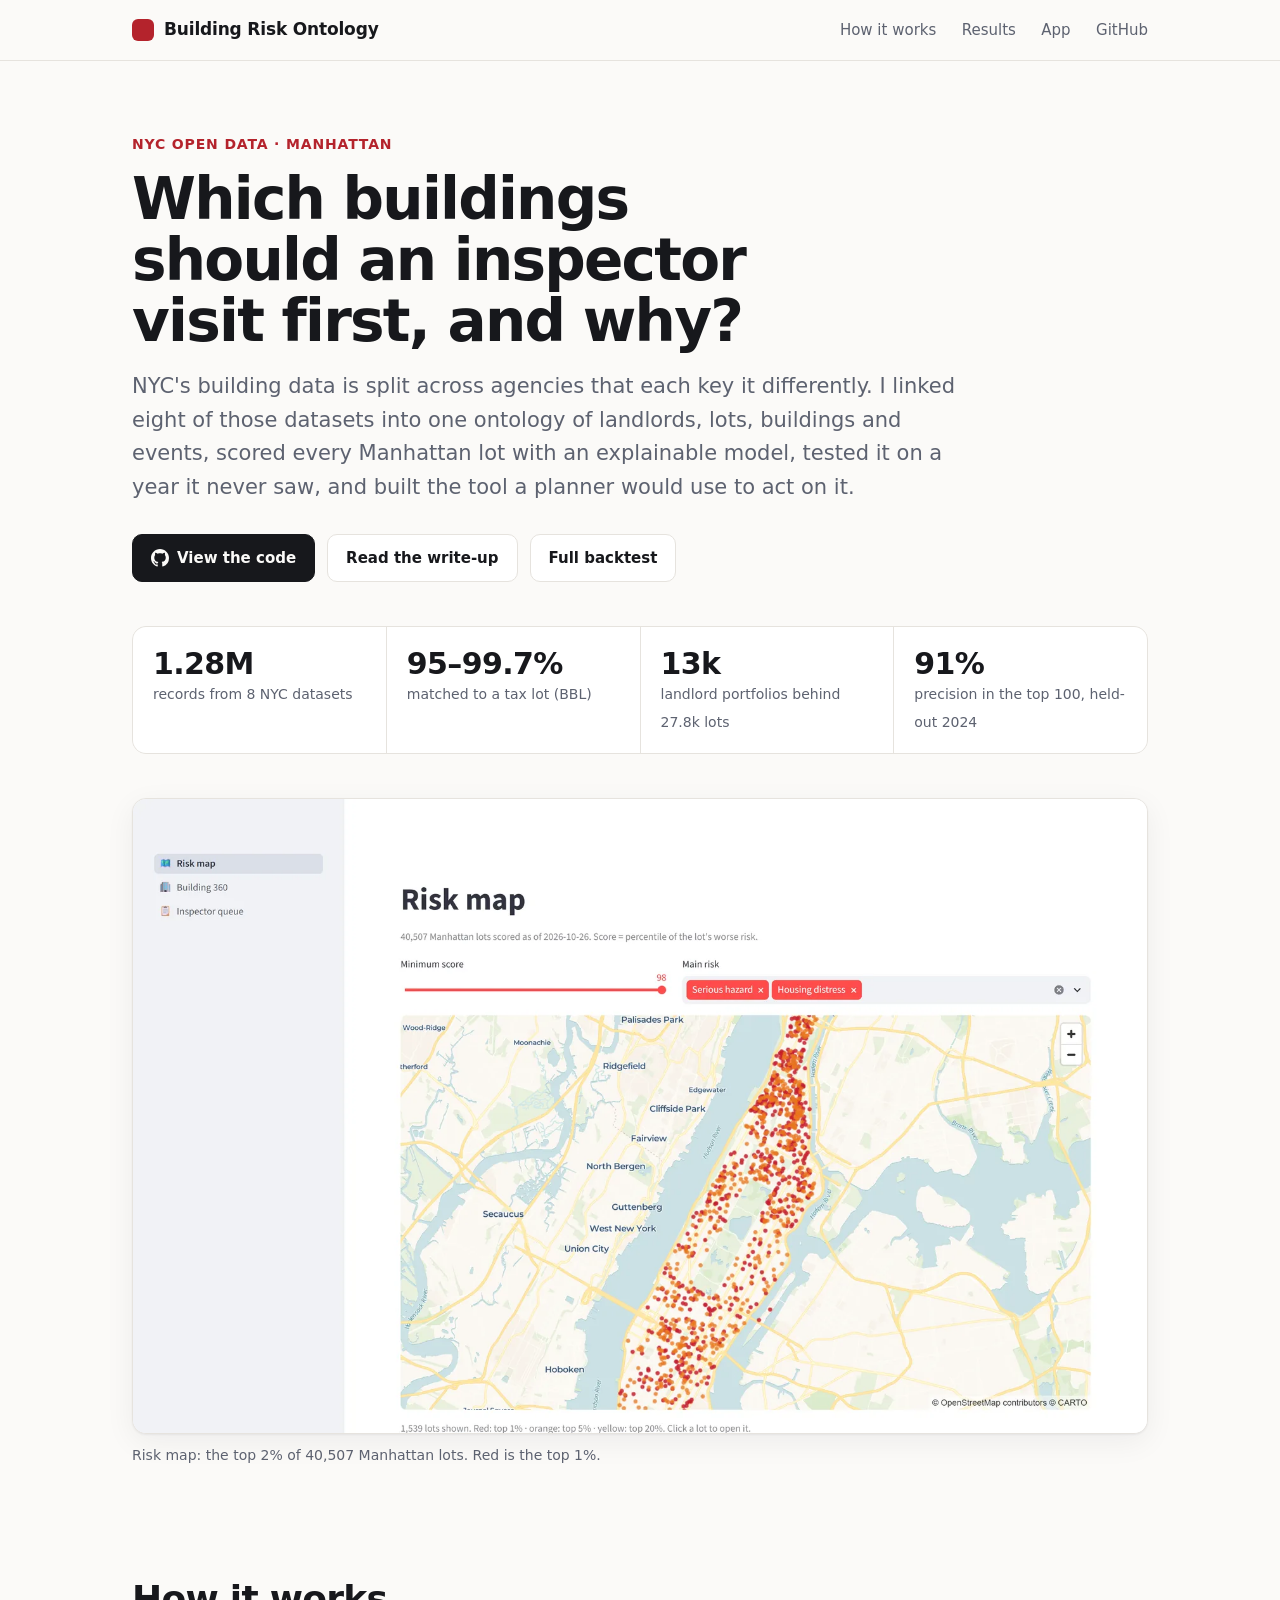
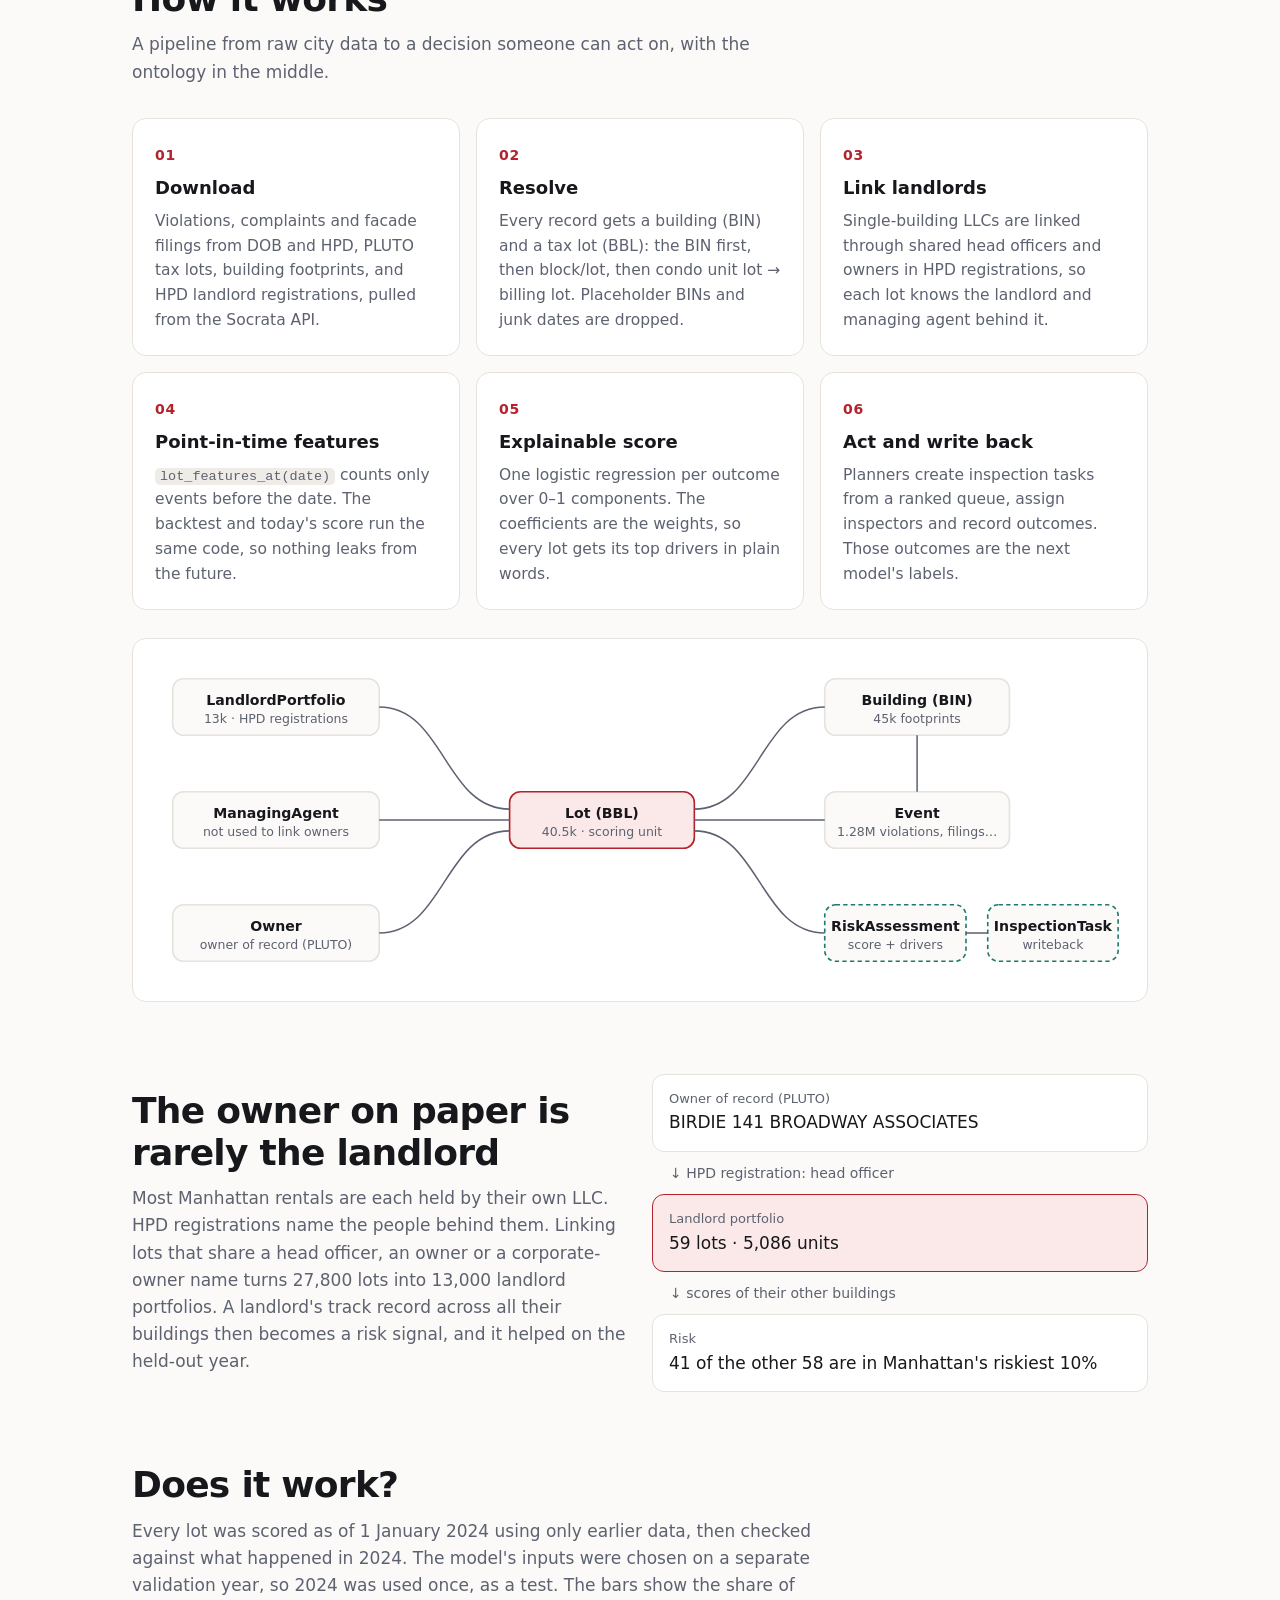
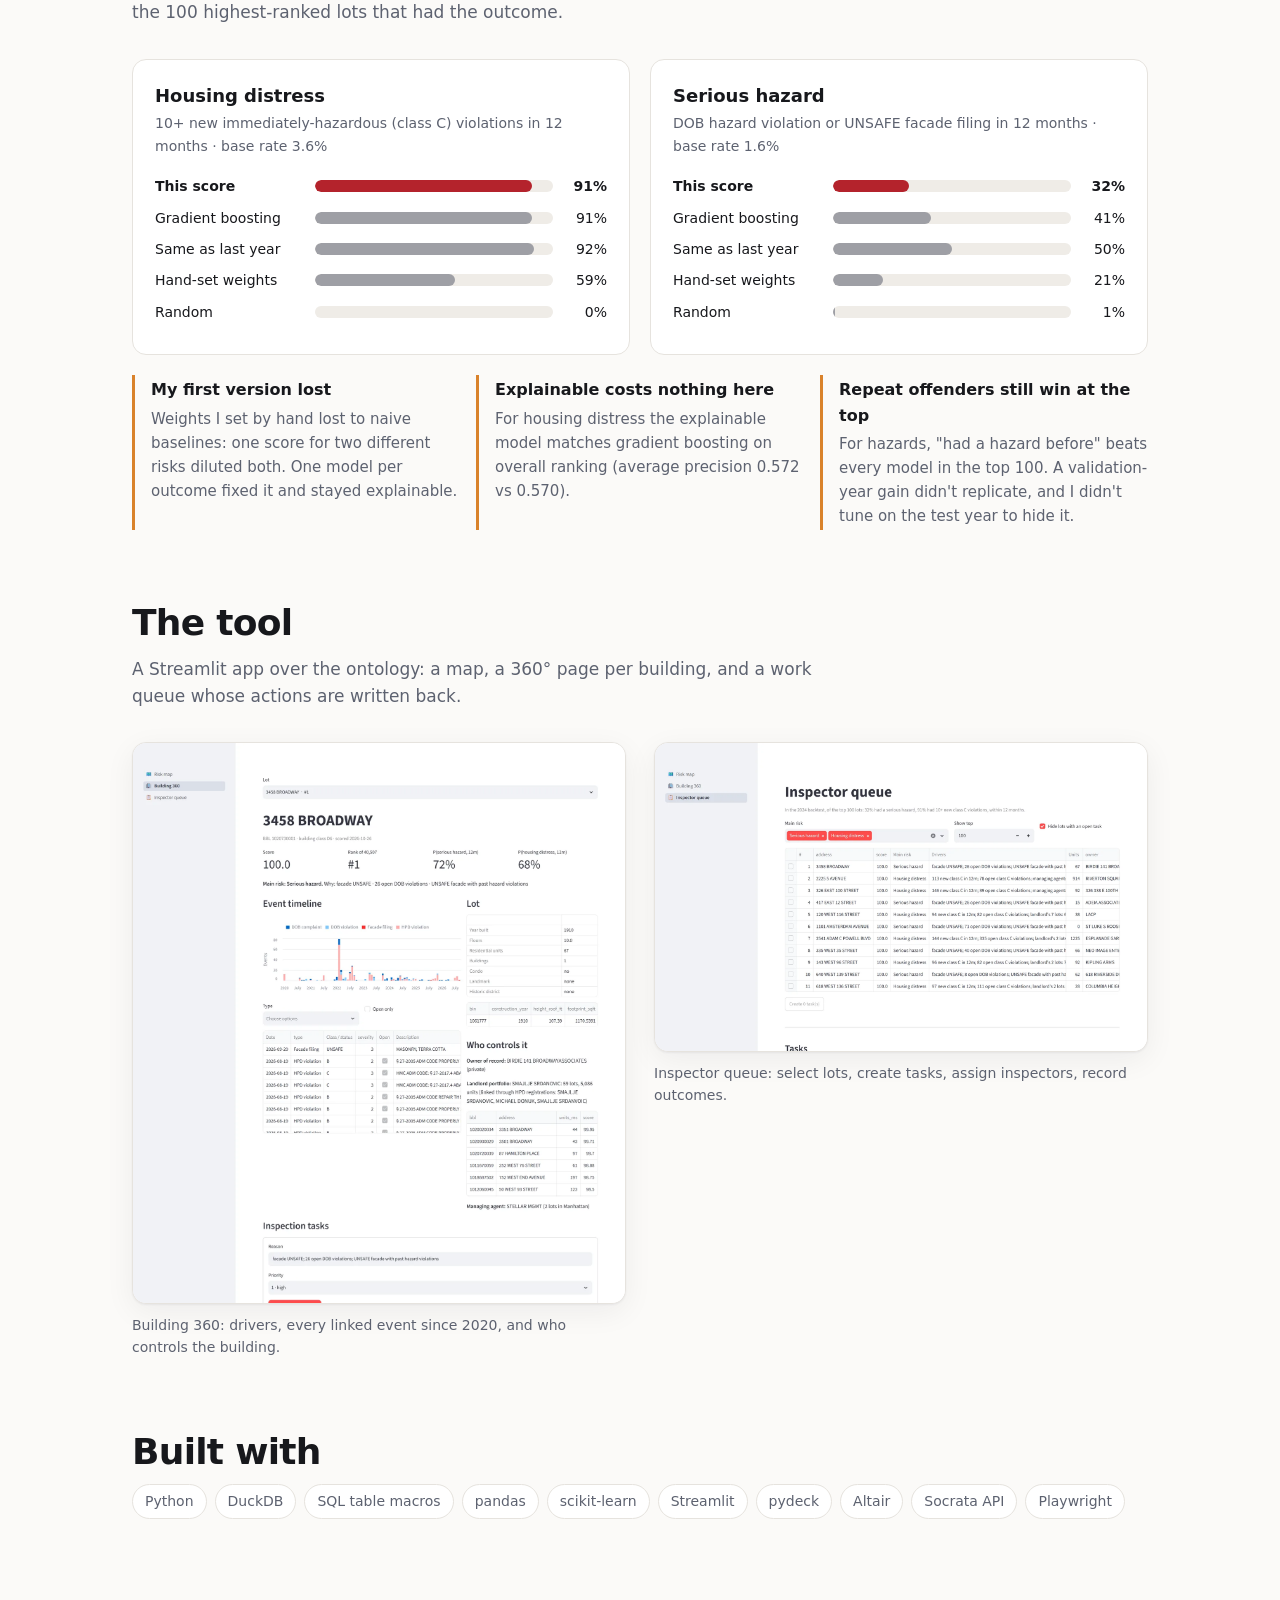
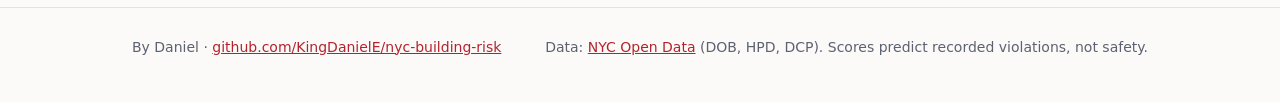
==== site/index.html @ 27aa4e93 "Project landing page (site/), deployed on Vercel Static single page: summary stats, how it works, on" ====
<!doctype html>
<html lang="en">
<head>
<meta charset="utf-8">
<meta name="viewport" content="width=device-width, initial-scale=1">
<title>Building Risk Ontology · NYC</title>
<meta name="description" content="Linking 1.28M NYC building records from 8 open datasets into an ontology, scoring every Manhattan lot's risk with an explainable model, and putting it in front of an inspector.">
<meta property="og:title" content="Building Risk Ontology · NYC open data">
<meta property="og:description" content="1.28M records, 8 datasets, one ontology. Explainable risk score: 91% precision in the top 100 on a held-out year.">
<meta property="og:image" content="https://nyc-building-risk.vercel.app/img/map.webp">
<meta property="og:url" content="https://nyc-building-risk.vercel.app/">
<meta name="twitter:card" content="summary_large_image">
<link rel="icon" href="data:image/svg+xml,<svg xmlns='http://www.w3.org/2000/svg' viewBox='0 0 32 32'><rect width='32' height='32' rx='7' fill='%23b4232c'/><path d='M9 24V12l7-4 7 4v12h-5v-6h-4v6z' fill='white'/></svg>">
<style>
  :root {
    --bg: #fbfaf8; --surface: #ffffff; --ink: #17181c; --muted: #5d6270; --line: #e6e3de;
    --accent: #b4232c; --accent-soft: #fbe9ea; --amber: #d9822b; --teal: #1f7a6d;
    --bar-bg: #efece7; --shadow: 0 1px 2px rgba(20,20,30,.05), 0 8px 30px rgba(20,20,30,.06);
  }
  @media (prefers-color-scheme: dark) {
    :root:not([data-theme="light"]) {
      --bg: #111216; --surface: #191b21; --ink: #ecebe8; --muted: #a2a6b2; --line: #2a2d35;
      --accent: #f0646c; --accent-soft: #3a1c20; --amber: #f0a35a; --teal: #4fc2b0;
      --bar-bg: #24262e; --shadow: 0 1px 2px rgba(0,0,0,.3), 0 8px 30px rgba(0,0,0,.3);
    }
  }
  * { box-sizing: border-box; }
  html { scroll-behavior: smooth; }
  body {
    margin: 0; background: var(--bg); color: var(--ink);
    font: 17px/1.6 ui-sans-serif, system-ui, -apple-system, "Segoe UI", Roboto, sans-serif;
    -webkit-font-smoothing: antialiased;
  }
  a { color: var(--accent); }
  .wrap { max-width: 1080px; margin: 0 auto; padding: 0 16px; }
  @media (min-width: 720px) { .wrap { padding: 0 32px; } }

  header.top { border-bottom: 1px solid var(--line); }
  header.top .wrap { display: flex; align-items: center; justify-content: space-between; height: 60px; }
  .brand { font-weight: 700; letter-spacing: -.01em; display: flex; gap: 10px; align-items: center; }
  .brand i { width: 22px; height: 22px; border-radius: 6px; background: var(--accent); display: inline-block; }
  nav a { color: var(--muted); text-decoration: none; margin-left: 20px; font-size: 15px; }
  nav a:hover { color: var(--ink); }
  @media (max-width: 640px) { nav a:not(.gh) { display: none; } }

  .hero { padding: 72px 0 40px; }
  .eyebrow { color: var(--accent); font-weight: 600; font-size: 14px; letter-spacing: .06em; text-transform: uppercase; }
  h1 { font-size: clamp(34px, 5.6vw, 58px); line-height: 1.05; letter-spacing: -.03em; margin: 14px 0 18px; max-width: 16ch; }
  .lede { font-size: clamp(18px, 2.2vw, 21px); color: var(--muted); max-width: 62ch; margin: 0; }
  .cta { display: flex; flex-wrap: wrap; gap: 12px; margin-top: 30px; }
  .btn { display: inline-flex; align-items: center; gap: 8px; padding: 11px 18px; border-radius: 10px;
         font-weight: 600; font-size: 15px; text-decoration: none; border: 1px solid var(--line);
         color: var(--ink); background: var(--surface); }
  .btn.primary { background: var(--ink); color: var(--bg); border-color: var(--ink); }
  .btn svg { width: 18px; height: 18px; }

  .stats { display: grid; grid-template-columns: repeat(2, 1fr); gap: 1px; background: var(--line);
           border: 1px solid var(--line); border-radius: 14px; overflow: hidden; margin: 44px 0 0; }
  @media (min-width: 820px) { .stats { grid-template-columns: repeat(4, 1fr); } }
  .stat { background: var(--surface); padding: 20px 20px 18px; }
  .stat b { display: block; font-size: 30px; letter-spacing: -.02em; line-height: 1.1; }
  .stat span { color: var(--muted); font-size: 14px; }

  figure { margin: 0; }
  .shot { border-radius: 14px; overflow: hidden; border: 1px solid var(--line); box-shadow: var(--shadow); background: var(--surface); }
  .shot img { display: block; width: 100%; height: auto; }
  figcaption { color: var(--muted); font-size: 14px; margin-top: 10px; }
  .hero-shot { margin-top: 44px; }

  section { padding: 72px 0 0; }
  h2 { font-size: clamp(26px, 3.4vw, 36px); letter-spacing: -.02em; line-height: 1.15; margin: 0 0 12px; }
  .sub { color: var(--muted); max-width: 64ch; margin: 0 0 32px; }

  .steps { display: grid; gap: 16px; grid-template-columns: 1fr; counter-reset: s; }
  @media (min-width: 760px) { .steps { grid-template-columns: repeat(3, 1fr); } }
  .step { background: var(--surface); border: 1px solid var(--line); border-radius: 14px; padding: 22px; }
  .step::before { counter-increment: s; content: counter(s, decimal-leading-zero); color: var(--accent);
                  font-weight: 700; font-size: 14px; letter-spacing: .05em; }
  .step h3 { margin: 6px 0 6px; font-size: 18px; }
  .step p { margin: 0; color: var(--muted); font-size: 15.5px; }
  .step code, .card code { font-size: 13.5px; background: var(--bar-bg); padding: 1px 5px; border-radius: 5px; }

  .onto { background: var(--surface); border: 1px solid var(--line); border-radius: 14px; padding: 18px;
          overflow-x: auto; }
  /* Below ~640px the labels get too small: keep a minimum size and scroll inside the card */
  .onto svg { width: 100%; min-width: 620px; height: auto; display: block; }
  .onto text { font: 600 13px ui-sans-serif, system-ui, sans-serif; fill: var(--ink); }
  .onto .lbl { font-weight: 500; font-size: 11.5px; fill: var(--muted); }
  .onto rect { fill: var(--bg); stroke: var(--line); stroke-width: 1.5; }
  .onto rect.core { stroke: var(--accent); fill: var(--accent-soft); }
  .onto rect.act { stroke: var(--teal); stroke-dasharray: 4 3; }
  .onto line, .onto path { stroke: var(--muted); stroke-width: 1.4; fill: none; }

  .results { display: grid; gap: 20px; grid-template-columns: 1fr; }
  @media (min-width: 860px) { .results { grid-template-columns: 1fr 1fr; } }
  .card { background: var(--surface); border: 1px solid var(--line); border-radius: 14px; padding: 22px; }
  .card h3 { margin: 0 0 2px; font-size: 18px; }
  .card .base { color: var(--muted); font-size: 14px; margin: 0 0 18px; }
  .bar { display: grid; grid-template-columns: 150px 1fr 44px; align-items: center; gap: 10px; margin: 9px 0; font-size: 14px; }
  @media (max-width: 420px) { .bar { grid-template-columns: 110px 1fr 40px; font-size: 13px; } }
  .bar .track { height: 12px; background: var(--bar-bg); border-radius: 6px; overflow: hidden; }
  .bar .fill { height: 100%; background: var(--muted); border-radius: 6px; opacity: .55; }
  .bar.me .fill { background: var(--accent); opacity: 1; }
  .bar.me { font-weight: 700; }
  .bar .v { text-align: right; font-variant-numeric: tabular-nums; }
  .w0{width:0%}.w1{width:1%}.w21{width:21%}.w32{width:32%}.w41{width:41%}.w50{width:50%}
  .w59{width:59%}.w91{width:91%}.w92{width:92%}

  .findings { display: grid; gap: 16px; grid-template-columns: 1fr; margin-top: 20px; }
  @media (min-width: 860px) { .findings { grid-template-columns: repeat(3, 1fr); } }
  .finding { border-left: 3px solid var(--amber); padding: 2px 0 2px 16px; }
  .finding h4 { margin: 0 0 4px; font-size: 16px; }
  .finding p { margin: 0; color: var(--muted); font-size: 15px; }

  .gallery { display: grid; gap: 28px; grid-template-columns: 1fr; }
  @media (min-width: 900px) { .gallery { grid-template-columns: 1fr 1fr; align-items: start; } }
  /* The building page is tall: show its top (score, drivers, timeline, landlord) */
  .shot.tall img { max-height: 560px; object-fit: cover; object-position: top; }

  .landlord { display: grid; gap: 24px; grid-template-columns: 1fr; align-items: center; }
  @media (min-width: 860px) { .landlord { grid-template-columns: 1fr 1fr; } }
  .chain { display: flex; flex-direction: column; gap: 10px; }
  .chain div { background: var(--surface); border: 1px solid var(--line); border-radius: 12px; padding: 14px 16px; }
  .chain small { color: var(--muted); display: block; font-size: 13px; }
  .chain .arrow { border: 0; background: none; padding: 0 0 0 18px; color: var(--muted); font-size: 14px; }
  .chain .hit { border-color: var(--accent); background: var(--accent-soft); }

  .stack { display: flex; flex-wrap: wrap; gap: 8px; }
  .stack span { border: 1px solid var(--line); background: var(--surface); border-radius: 999px; padding: 5px 12px; font-size: 14px; color: var(--muted); }

  footer { margin-top: 88px; border-top: 1px solid var(--line); padding: 28px 0 44px; color: var(--muted); font-size: 14px; }
  footer .wrap { display: flex; flex-wrap: wrap; gap: 12px 28px; justify-content: space-between; }
</style>
</head>
<body>
<header class="top">
  <div class="wrap">
    <div class="brand"><i></i>Building Risk Ontology</div>
    <nav>
      <a href="#how">How it works</a>
      <a href="#results">Results</a>
      <a href="#app">App</a>
      <a class="gh" href="https://github.com/KingDanielE/nyc-building-risk">GitHub</a>
    </nav>
  </div>
</header>

<main class="wrap">
  <section class="hero">
    <div class="eyebrow">NYC open data · Manhattan</div>
    <h1>Which buildings should an inspector visit first, and why?</h1>
    <p class="lede">NYC's building data is split across agencies that each key it differently. I linked
      eight of those datasets into one ontology of landlords, lots, buildings and events, scored every
      Manhattan lot with an explainable model, tested it on a year it never saw, and built the tool a
      planner would use to act on it.</p>
    <div class="cta">
      <a class="btn primary" href="https://github.com/KingDanielE/nyc-building-risk">
        <svg viewBox="0 0 16 16" fill="currentColor" aria-hidden="true"><path d="M8 0C3.58 0 0 3.58 0 8c0 3.54 2.29 6.53 5.47 7.59.4.07.55-.17.55-.38 0-.19-.01-.82-.01-1.49-2.01.37-2.53-.49-2.69-.94-.09-.23-.48-.94-.82-1.13-.28-.15-.68-.52-.01-.53.63-.01 1.08.58 1.23.82.72 1.21 1.87.87 2.33.66.07-.52.28-.87.51-1.07-1.78-.2-3.64-.89-3.64-3.95 0-.87.31-1.59.82-2.15-.08-.2-.36-1.02.08-2.12 0 0 .67-.21 2.2.82.64-.18 1.32-.27 2-.27.68 0 1.36.09 2 .27 1.53-1.04 2.2-.82 2.2-.82.44 1.1.16 1.92.08 2.12.51.56.82 1.27.82 2.15 0 3.07-1.87 3.75-3.65 3.95.29.25.54.73.54 1.48 0 1.07-.01 1.93-.01 2.2 0 .21.15.46.55.38A8.013 8.013 0 0016 8c0-4.42-3.58-8-8-8z"/></svg>
        View the code</a>
      <a class="btn" href="https://github.com/KingDanielE/nyc-building-risk/blob/main/docs/writeup.md">Read the write-up</a>
      <a class="btn" href="https://github.com/KingDanielE/nyc-building-risk/blob/main/reports/backtest.md">Full backtest</a>
    </div>

    <div class="stats">
      <div class="stat"><b>1.28M</b><span>records from 8 NYC datasets</span></div>
      <div class="stat"><b>95–99.7%</b><span>matched to a tax lot (BBL)</span></div>
      <div class="stat"><b>13k</b><span>landlord portfolios behind 27.8k lots</span></div>
      <div class="stat"><b>91%</b><span>precision in the top 100, held-out 2024</span></div>
    </div>

    <figure class="hero-shot">
      <div class="shot"><img src="img/map.webp" width="1600" height="1000" alt="Risk map of Manhattan with the highest-risk lots shown as red and orange dots"></div>
      <figcaption>Risk map: the top 2% of 40,507 Manhattan lots. Red is the top 1%.</figcaption>
    </figure>
  </section>

  <section id="how">
    <h2>How it works</h2>
    <p class="sub">A pipeline from raw city data to a decision someone can act on, with the ontology in the middle.</p>
    <div class="steps">
      <div class="step"><h3>Download</h3><p>Violations, complaints and facade filings from DOB and HPD, PLUTO tax lots, building footprints, and HPD landlord registrations, pulled from the Socrata API.</p></div>
      <div class="step"><h3>Resolve</h3><p>Every record gets a building (BIN) and a tax lot (BBL): the BIN first, then block/lot, then condo unit lot → billing lot. Placeholder BINs and junk dates are dropped.</p></div>
      <div class="step"><h3>Link landlords</h3><p>Single-building LLCs are linked through shared head officers and owners in HPD registrations, so each lot knows the landlord and managing agent behind it.</p></div>
      <div class="step"><h3>Point-in-time features</h3><p><code>lot_features_at(date)</code> counts only events before the date. The backtest and today's score run the same code, so nothing leaks from the future.</p></div>
      <div class="step"><h3>Explainable score</h3><p>One logistic regression per outcome over 0–1 components. The coefficients are the weights, so every lot gets its top drivers in plain words.</p></div>
      <div class="step"><h3>Act and write back</h3><p>Planners create inspection tasks from a ranked queue, assign inspectors and record outcomes. Those outcomes are the next model's labels.</p></div>
    </div>

    <div class="onto" style="margin-top:28px" role="img" aria-label="Ontology diagram: landlord portfolio, managing agent and owner link to lot; lot links to building, events and risk assessment; risk assessment links to inspection task">
      <svg viewBox="0 0 900 300" xmlns="http://www.w3.org/2000/svg">
        <rect x="20" y="20" width="190" height="52" rx="10"/><text x="115" y="44" text-anchor="middle">LandlordPortfolio</text><text class="lbl" x="115" y="61" text-anchor="middle">13k · HPD registrations</text>
        <rect x="20" y="124" width="190" height="52" rx="10"/><text x="115" y="148" text-anchor="middle">ManagingAgent</text><text class="lbl" x="115" y="165" text-anchor="middle">not used to link owners</text>
        <rect x="20" y="228" width="190" height="52" rx="10"/><text x="115" y="252" text-anchor="middle">Owner</text><text class="lbl" x="115" y="269" text-anchor="middle">owner of record (PLUTO)</text>
        <rect class="core" x="330" y="124" width="170" height="52" rx="10"/><text x="415" y="148" text-anchor="middle">Lot (BBL)</text><text class="lbl" x="415" y="165" text-anchor="middle">40.5k · scoring unit</text>
        <rect x="620" y="20" width="170" height="52" rx="10"/><text x="705" y="44" text-anchor="middle">Building (BIN)</text><text class="lbl" x="705" y="61" text-anchor="middle">45k footprints</text>
        <rect x="620" y="124" width="170" height="52" rx="10"/><text x="705" y="148" text-anchor="middle">Event</text><text class="lbl" x="705" y="165" text-anchor="middle">1.28M violations, filings…</text>
        <rect class="act" x="620" y="228" width="130" height="52" rx="10"/><text x="685" y="252" text-anchor="middle">RiskAssessment</text><text class="lbl" x="685" y="269" text-anchor="middle">score + drivers</text>
        <rect class="act" x="770" y="228" width="120" height="52" rx="10"/><text x="830" y="252" text-anchor="middle">InspectionTask</text><text class="lbl" x="830" y="269" text-anchor="middle">writeback</text>
        <path d="M210 46 C 270 46, 270 140, 330 140"/>
        <line x1="210" y1="150" x2="330" y2="150"/>
        <path d="M210 254 C 270 254, 270 160, 330 160"/>
        <path d="M500 140 C 560 140, 560 46, 620 46"/>
        <line x1="500" y1="150" x2="620" y2="150"/>
        <path d="M500 160 C 560 160, 560 254, 620 254"/>
        <line x1="705" y1="72" x2="705" y2="124"/>
        <line x1="750" y1="254" x2="770" y2="254"/>
      </svg>
    </div>
  </section>

  <section id="landlords">
    <div class="landlord">
      <div>
        <h2>The owner on paper is rarely the landlord</h2>
        <p class="sub" style="margin-bottom:0">Most Manhattan rentals are each held by their own LLC. HPD registrations name
          the people behind them. Linking lots that share a head officer, an owner or a corporate-owner name turns
          27,800 lots into 13,000 landlord portfolios. A landlord's track record across all their buildings then
          becomes a risk signal, and it helped on the held-out year.</p>
      </div>
      <div class="chain" aria-label="Example: from LLC to landlord portfolio">
        <div><small>Owner of record (PLUTO)</small>BIRDIE 141 BROADWAY ASSOCIATES</div>
        <div class="arrow">↓ HPD registration: head officer</div>
        <div class="hit"><small>Landlord portfolio</small>59 lots · 5,086 units</div>
        <div class="arrow">↓ scores of their other buildings</div>
        <div><small>Risk</small>41 of the other 58 are in Manhattan's riskiest 10%</div>
      </div>
    </div>
  </section>

  <section id="results">
    <h2>Does it work?</h2>
    <p class="sub">Every lot was scored as of 1 January 2024 using only earlier data, then checked against what happened
      in 2024. The model's inputs were chosen on a separate validation year, so 2024 was used once, as a test.
      The bars show the share of the 100 highest-ranked lots that had the outcome.</p>
    <div class="results">
      <div class="card">
        <h3>Housing distress</h3>
        <p class="base">10+ new immediately-hazardous (class C) violations in 12 months · base rate 3.6%</p>
        <div class="bar me"><span>This score</span><div class="track"><div class="fill w91"></div></div><span class="v">91%</span></div>
        <div class="bar"><span>Gradient boosting</span><div class="track"><div class="fill w91"></div></div><span class="v">91%</span></div>
        <div class="bar"><span>Same as last year</span><div class="track"><div class="fill w92"></div></div><span class="v">92%</span></div>
        <div class="bar"><span>Hand-set weights</span><div class="track"><div class="fill w59"></div></div><span class="v">59%</span></div>
        <div class="bar"><span>Random</span><div class="track"><div class="fill w0"></div></div><span class="v">0%</span></div>
      </div>
      <div class="card">
        <h3>Serious hazard</h3>
        <p class="base">DOB hazard violation or UNSAFE facade filing in 12 months · base rate 1.6%</p>
        <div class="bar me"><span>This score</span><div class="track"><div class="fill w32"></div></div><span class="v">32%</span></div>
        <div class="bar"><span>Gradient boosting</span><div class="track"><div class="fill w41"></div></div><span class="v">41%</span></div>
        <div class="bar"><span>Same as last year</span><div class="track"><div class="fill w50"></div></div><span class="v">50%</span></div>
        <div class="bar"><span>Hand-set weights</span><div class="track"><div class="fill w21"></div></div><span class="v">21%</span></div>
        <div class="bar"><span>Random</span><div class="track"><div class="fill w1"></div></div><span class="v">1%</span></div>
      </div>
    </div>
    <div class="findings">
      <div class="finding"><h4>My first version lost</h4><p>Weights I set by hand lost to naive baselines: one score for two different risks diluted both. One model per outcome fixed it and stayed explainable.</p></div>
      <div class="finding"><h4>Explainable costs nothing here</h4><p>For housing distress the explainable model matches gradient boosting on overall ranking (average precision 0.572 vs 0.570).</p></div>
      <div class="finding"><h4>Repeat offenders still win at the top</h4><p>For hazards, "had a hazard before" beats every model in the top 100. A validation-year gain didn't replicate, and I didn't tune on the test year to hide it.</p></div>
    </div>
  </section>

  <section id="app">
    <h2>The tool</h2>
    <p class="sub">A Streamlit app over the ontology: a map, a 360° page per building, and a work queue whose actions are written back.</p>
    <div class="gallery">
      <figure>
        <div class="shot tall"><img src="img/building.webp" width="1400" height="1701" loading="lazy" alt="Building 360 page showing score, drivers, event timeline, lot facts and the landlord's other buildings"></div>
        <figcaption>Building 360: drivers, every linked event since 2020, and who controls the building.</figcaption>
      </figure>
      <figure>
        <div class="shot"><img src="img/queue.webp" width="1600" height="1000" loading="lazy" alt="Inspector queue listing the highest-risk lots with their drivers"></div>
        <figcaption>Inspector queue: select lots, create tasks, assign inspectors, record outcomes.</figcaption>
      </figure>
    </div>
  </section>

  <section>
    <h2>Built with</h2>
    <div class="stack">
      <span>Python</span><span>DuckDB</span><span>SQL table macros</span><span>pandas</span><span>scikit-learn</span>
      <span>Streamlit</span><span>pydeck</span><span>Altair</span><span>Socrata API</span><span>Playwright</span>
    </div>
  </section>
</main>

<footer>
  <div class="wrap">
    <span>By Daniel · <a href="https://github.com/KingDanielE/nyc-building-risk">github.com/KingDanielE/nyc-building-risk</a></span>
    <span>Data: <a href="https://opendata.cityofnewyork.us/">NYC Open Data</a> (DOB, HPD, DCP). Scores predict recorded violations, not safety.</span>
  </div>
</footer>
</body>
</html>
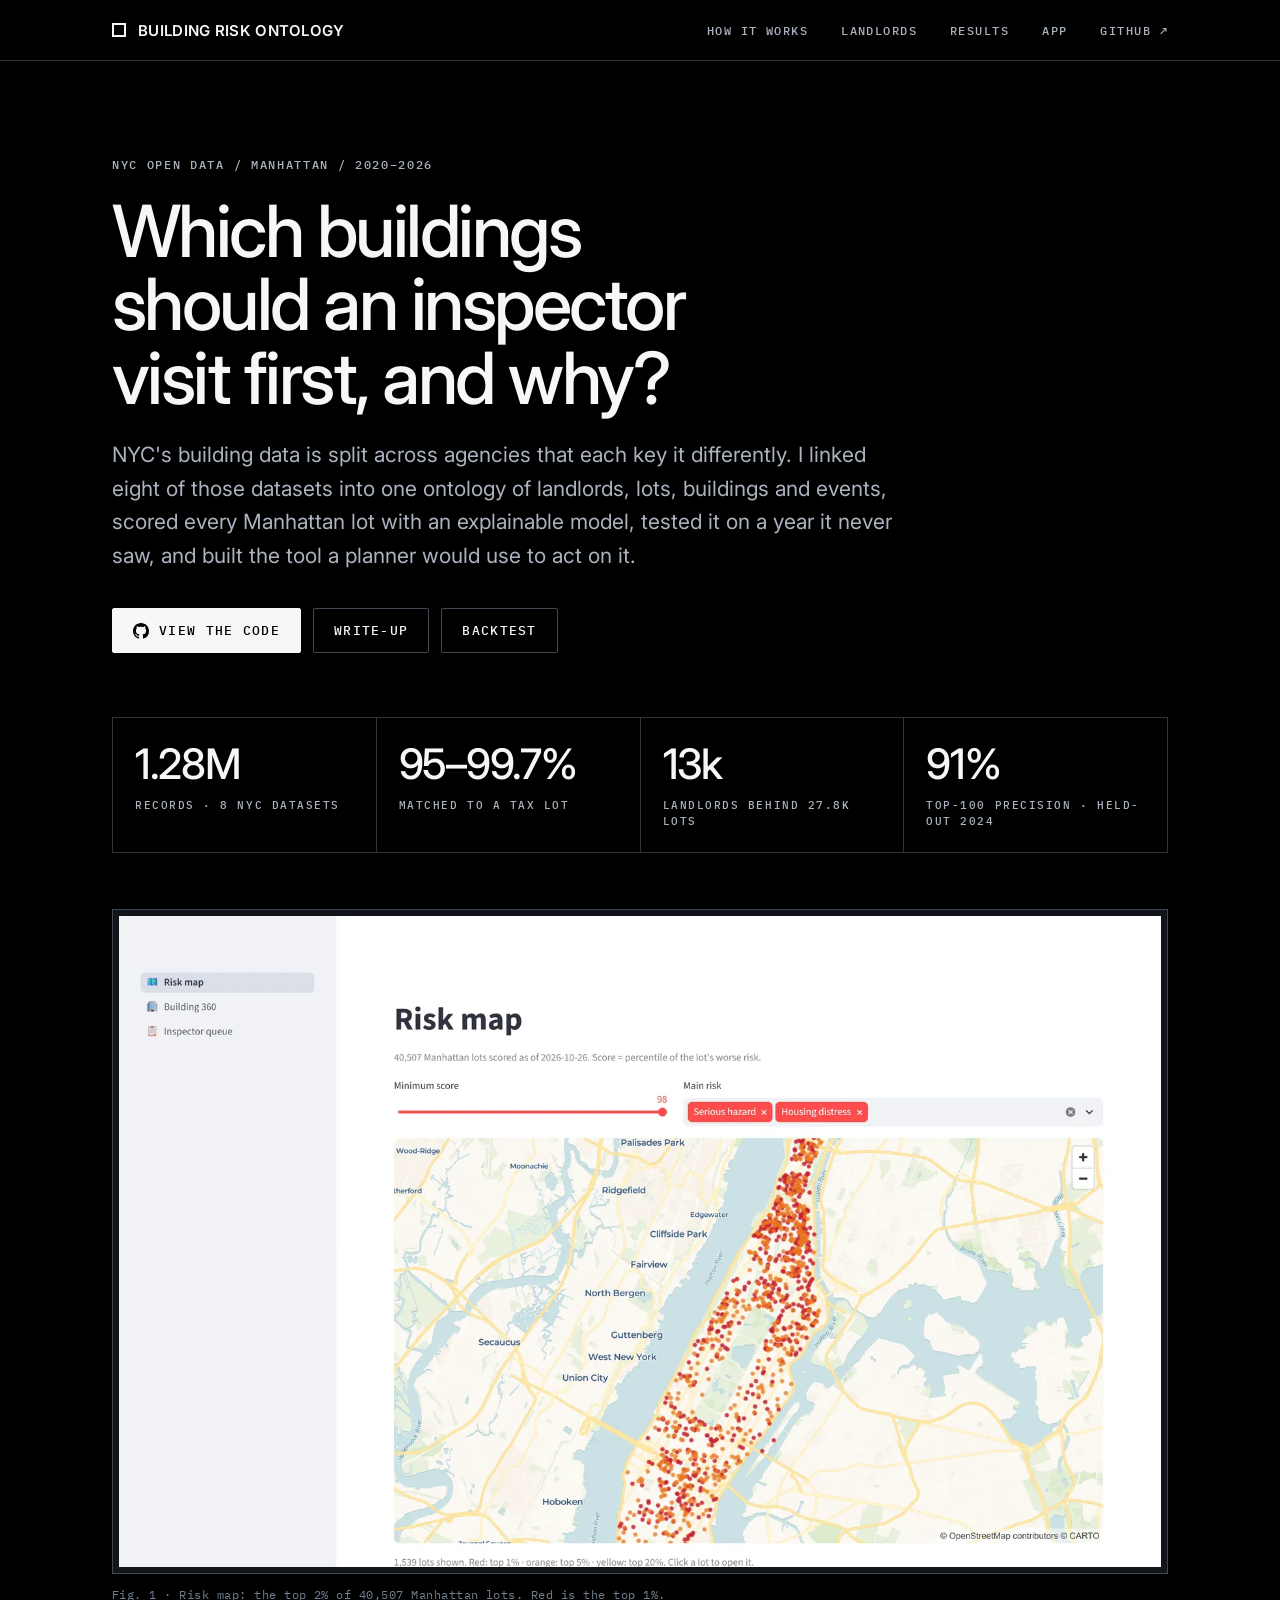
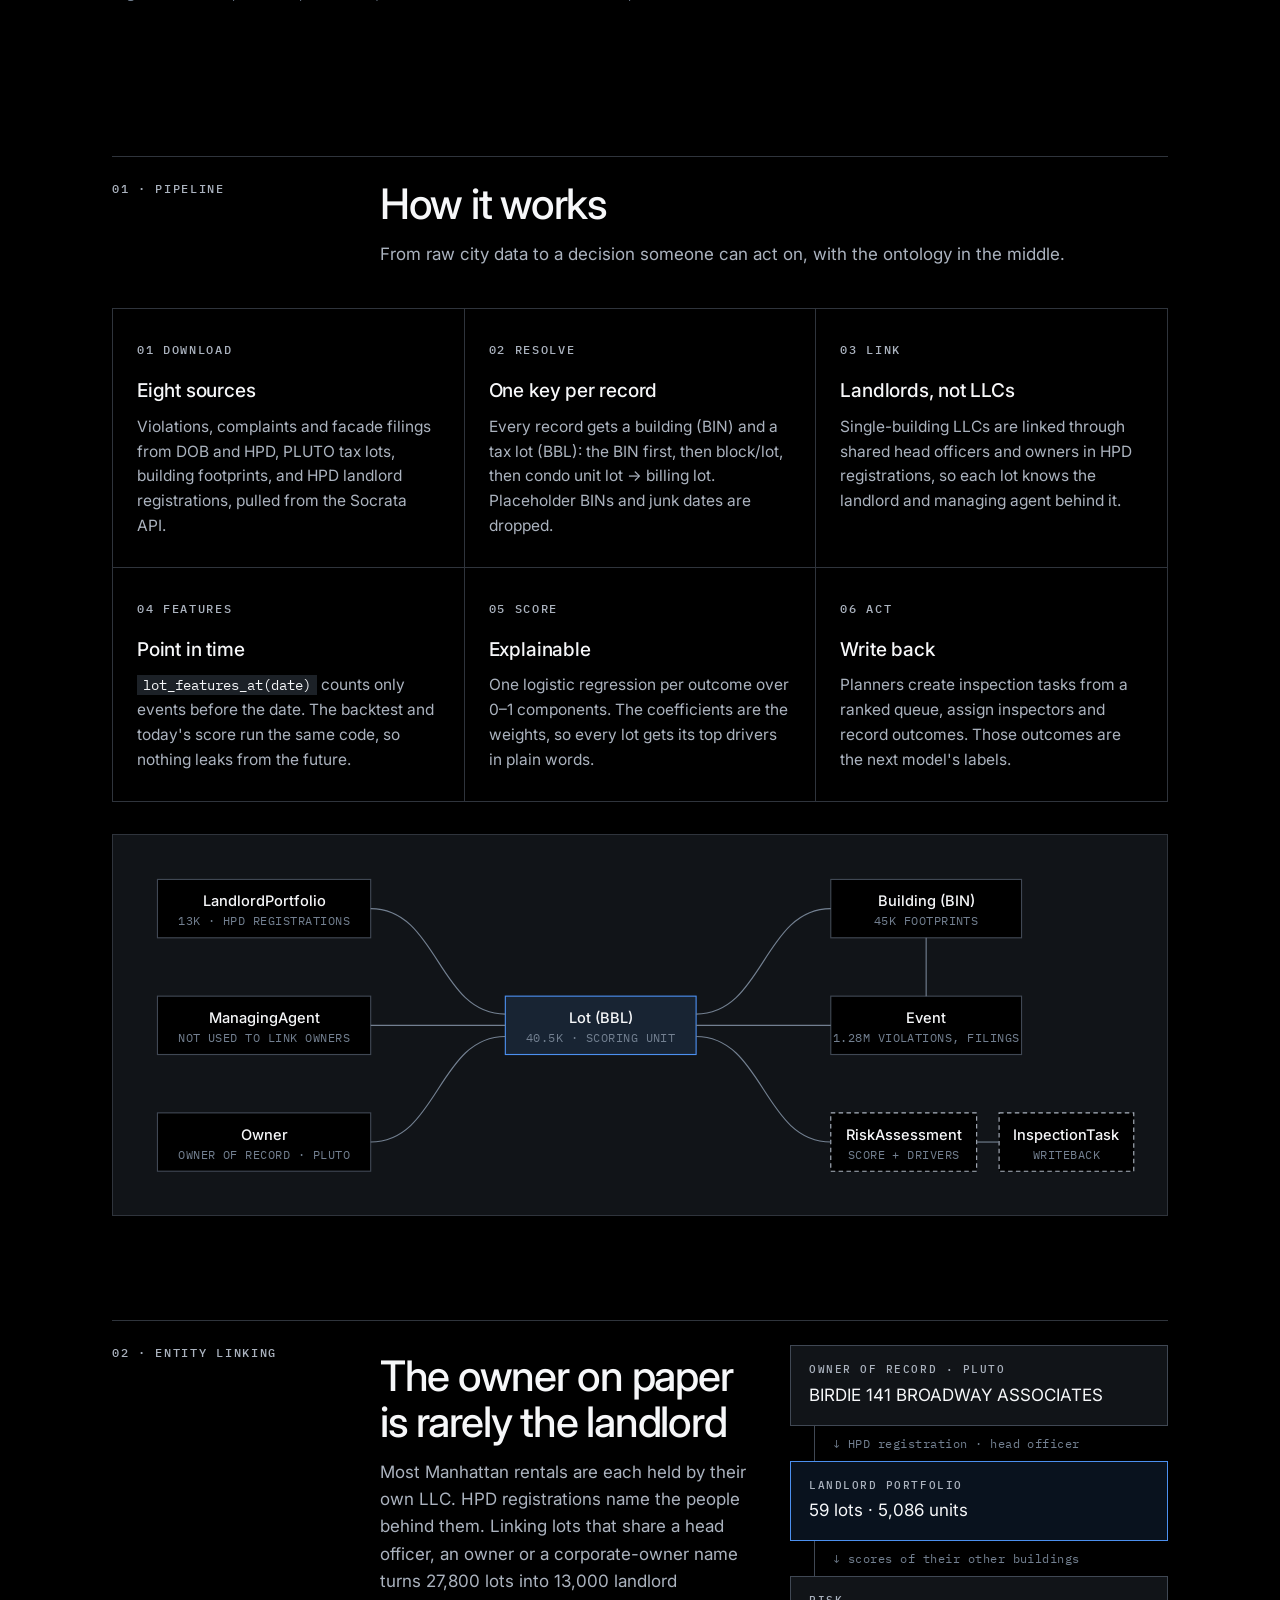
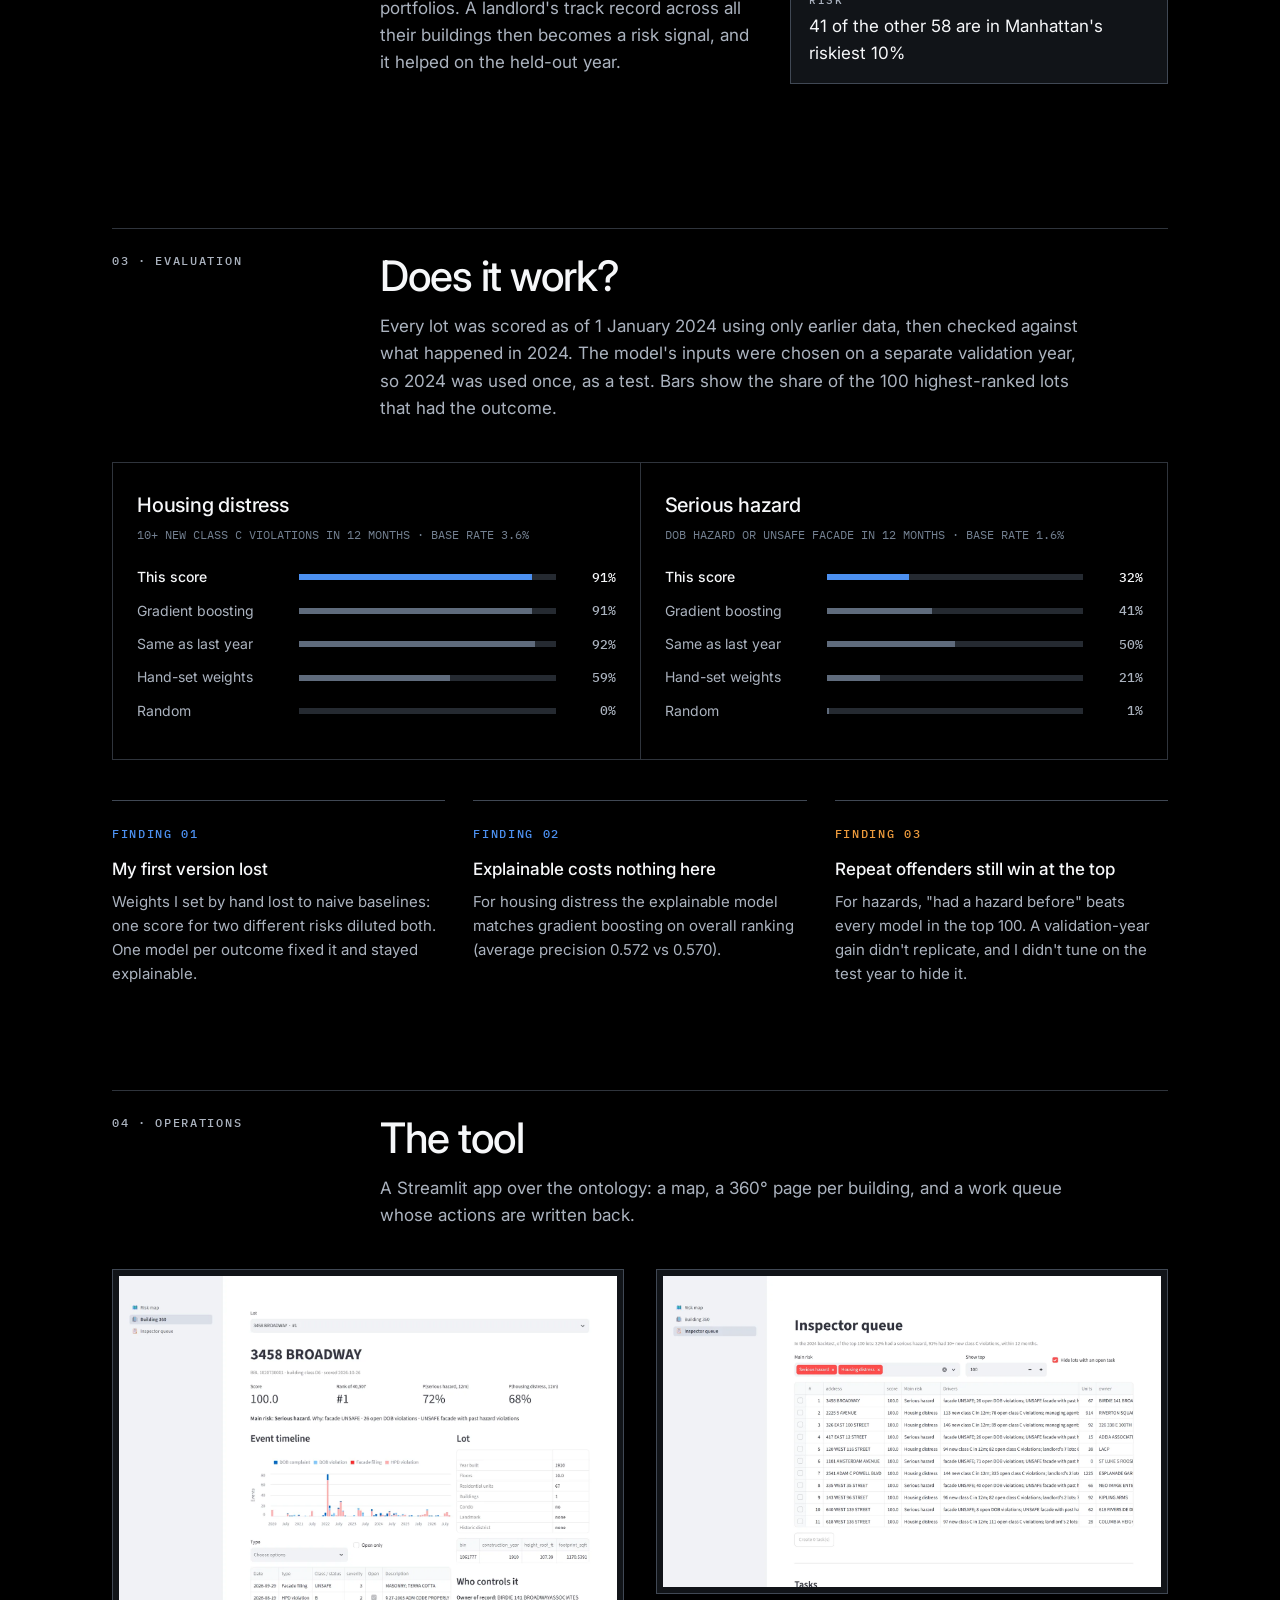
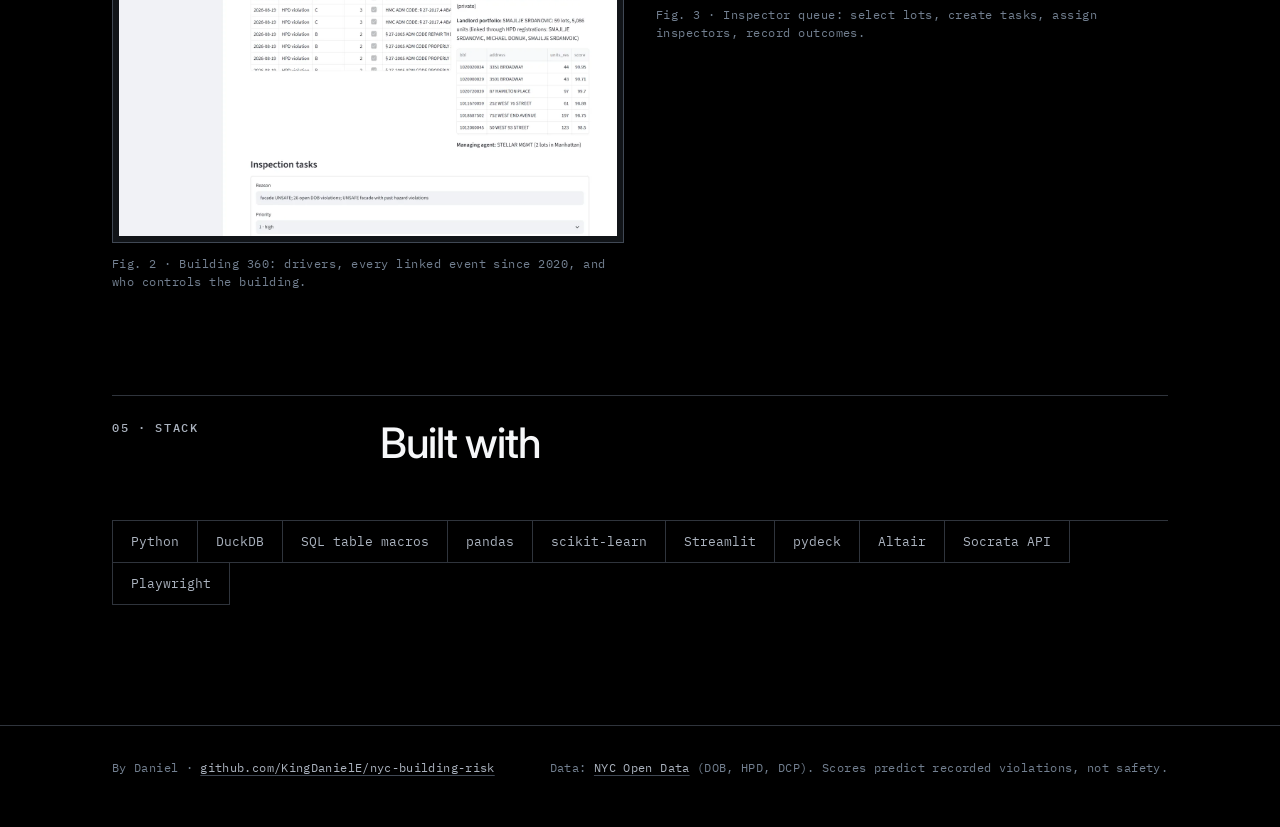
==== commit 8d9156f0: "Landing page: monochrome black/white design with Blueprint blue accent Co-Authored-By: Claude Opus 5" ====
--- a/site/index.html
+++ b/site/index.html
@@ -3,6 +3,7 @@
 <head>
 <meta charset="utf-8">
 <meta name="viewport" content="width=device-width, initial-scale=1">
+<meta name="color-scheme" content="dark">
 <title>Building Risk Ontology · NYC</title>
 <meta name="description" content="Linking 1.28M NYC building records from 8 open datasets into an ontology, scoring every Manhattan lot's risk with an explainable model, and putting it in front of an inspector.">
 <meta property="og:title" content="Building Risk Ontology · NYC open data">
@@ -10,126 +11,138 @@
 <meta property="og:image" content="https://nyc-building-risk.vercel.app/img/map.webp">
 <meta property="og:url" content="https://nyc-building-risk.vercel.app/">
 <meta name="twitter:card" content="summary_large_image">
-<link rel="icon" href="data:image/svg+xml,<svg xmlns='http://www.w3.org/2000/svg' viewBox='0 0 32 32'><rect width='32' height='32' rx='7' fill='%23b4232c'/><path d='M9 24V12l7-4 7 4v12h-5v-6h-4v6z' fill='white'/></svg>">
+<link rel="icon" href="data:image/svg+xml,<svg xmlns='http://www.w3.org/2000/svg' viewBox='0 0 32 32'><rect width='32' height='32' fill='black'/><path d='M9 24V12l7-4 7 4v12h-5v-6h-4v6z' fill='white'/></svg>">
+<link rel="preconnect" href="https://fonts.googleapis.com">
+<link rel="preconnect" href="https://fonts.gstatic.com" crossorigin>
+<link href="https://fonts.googleapis.com/css2?family=Inter:wght@400;500;600&family=IBM+Plex+Mono:wght@400;500&display=swap" rel="stylesheet">
 <style>
+  /* Monochrome black / white with one blue accent (Blueprint dark palette) */
   :root {
-    --bg: #fbfaf8; --surface: #ffffff; --ink: #17181c; --muted: #5d6270; --line: #e6e3de;
-    --accent: #b4232c; --accent-soft: #fbe9ea; --amber: #d9822b; --teal: #1f7a6d;
-    --bar-bg: #efece7; --shadow: 0 1px 2px rgba(20,20,30,.05), 0 8px 30px rgba(20,20,30,.06);
-  }
-  @media (prefers-color-scheme: dark) {
-    :root:not([data-theme="light"]) {
-      --bg: #111216; --surface: #191b21; --ink: #ecebe8; --muted: #a2a6b2; --line: #2a2d35;
-      --accent: #f0646c; --accent-soft: #3a1c20; --amber: #f0a35a; --teal: #4fc2b0;
-      --bar-bg: #24262e; --shadow: 0 1px 2px rgba(0,0,0,.3), 0 8px 30px rgba(0,0,0,.3);
-    }
+    --bg: #000000; --surface: #111418; --raised: #1c2127; --ink: #f6f7f9; --muted: #abb3bf;
+    --faint: #738091; --line: #2f343c; --line-strong: #404854;
+    --accent: #4c90f0; --accent-strong: #2d72d2; --accent-soft: rgba(76, 144, 240, .12);
+    --warn: #ec9a3c; --bar: #5f6b7c; --bar-bg: #252a31;
+    --sans: "Inter", ui-sans-serif, system-ui, -apple-system, "Segoe UI", Roboto, sans-serif;
+    --mono: "IBM Plex Mono", ui-monospace, "Cascadia Mono", Consolas, monospace;
   }
   * { box-sizing: border-box; }
-  html { scroll-behavior: smooth; }
+  html { scroll-behavior: smooth; background: var(--bg); }
   body {
     margin: 0; background: var(--bg); color: var(--ink);
-    font: 17px/1.6 ui-sans-serif, system-ui, -apple-system, "Segoe UI", Roboto, sans-serif;
-    -webkit-font-smoothing: antialiased;
+    font: 400 17px/1.6 var(--sans); -webkit-font-smoothing: antialiased;
   }
-  a { color: var(--accent); }
-  .wrap { max-width: 1080px; margin: 0 auto; padding: 0 16px; }
+  a { color: var(--ink); text-decoration-color: var(--line-strong); text-underline-offset: 3px; }
+  a:hover { text-decoration-color: var(--ink); }
+  .wrap { max-width: 1120px; margin: 0 auto; padding: 0 16px; }
   @media (min-width: 720px) { .wrap { padding: 0 32px; } }
-
-  header.top { border-bottom: 1px solid var(--line); }
+  .label { font: 500 12px/1.4 var(--mono); letter-spacing: .14em; text-transform: uppercase; color: var(--muted); }
+
+  header.top { border-bottom: 1px solid var(--line); position: sticky; top: 0; z-index: 10;
+               background: rgba(0, 0, 0, .86); backdrop-filter: blur(8px); }
   header.top .wrap { display: flex; align-items: center; justify-content: space-between; height: 60px; }
-  .brand { font-weight: 700; letter-spacing: -.01em; display: flex; gap: 10px; align-items: center; }
-  .brand i { width: 22px; height: 22px; border-radius: 6px; background: var(--accent); display: inline-block; }
-  nav a { color: var(--muted); text-decoration: none; margin-left: 20px; font-size: 15px; }
+  .brand { font: 600 15px var(--sans); letter-spacing: .02em; display: flex; gap: 12px; align-items: center; text-transform: uppercase; }
+  .brand i { width: 14px; height: 14px; border: 2px solid var(--ink); display: inline-block; }
+  nav a { color: var(--muted); text-decoration: none; margin-left: 28px; font: 500 12px var(--mono);
+          letter-spacing: .12em; text-transform: uppercase; }
   nav a:hover { color: var(--ink); }
   @media (max-width: 640px) { nav a:not(.gh) { display: none; } }
 
-  .hero { padding: 72px 0 40px; }
-  .eyebrow { color: var(--accent); font-weight: 600; font-size: 14px; letter-spacing: .06em; text-transform: uppercase; }
-  h1 { font-size: clamp(34px, 5.6vw, 58px); line-height: 1.05; letter-spacing: -.03em; margin: 14px 0 18px; max-width: 16ch; }
-  .lede { font-size: clamp(18px, 2.2vw, 21px); color: var(--muted); max-width: 62ch; margin: 0; }
-  .cta { display: flex; flex-wrap: wrap; gap: 12px; margin-top: 30px; }
-  .btn { display: inline-flex; align-items: center; gap: 8px; padding: 11px 18px; border-radius: 10px;
-         font-weight: 600; font-size: 15px; text-decoration: none; border: 1px solid var(--line);
-         color: var(--ink); background: var(--surface); }
+  .hero { padding: 96px 0 48px; }
+  h1 { font-weight: 500; font-size: clamp(38px, 6.4vw, 72px); line-height: 1.02; letter-spacing: -.035em;
+       margin: 20px 0 24px; max-width: 15ch; }
+  .lede { font-size: clamp(18px, 2.1vw, 21px); color: var(--muted); max-width: 60ch; margin: 0; }
+  .cta { display: flex; flex-wrap: wrap; gap: 12px; margin-top: 36px; }
+  .btn { display: inline-flex; align-items: center; gap: 10px; padding: 13px 20px; border-radius: 2px;
+         font: 500 13px var(--mono); letter-spacing: .1em; text-transform: uppercase; text-decoration: none;
+         border: 1px solid var(--line-strong); color: var(--ink); background: transparent; }
+  .btn:hover { border-color: var(--ink); }
   .btn.primary { background: var(--ink); color: var(--bg); border-color: var(--ink); }
-  .btn svg { width: 18px; height: 18px; }
-
-  .stats { display: grid; grid-template-columns: repeat(2, 1fr); gap: 1px; background: var(--line);
-           border: 1px solid var(--line); border-radius: 14px; overflow: hidden; margin: 44px 0 0; }
+  .btn.primary:hover { background: transparent; color: var(--ink); }
+  .btn svg { width: 16px; height: 16px; }
+
+  .stats { display: grid; grid-template-columns: repeat(2, 1fr); border-top: 1px solid var(--line);
+           border-left: 1px solid var(--line); margin: 64px 0 0; }
   @media (min-width: 820px) { .stats { grid-template-columns: repeat(4, 1fr); } }
-  .stat { background: var(--surface); padding: 20px 20px 18px; }
-  .stat b { display: block; font-size: 30px; letter-spacing: -.02em; line-height: 1.1; }
-  .stat span { color: var(--muted); font-size: 14px; }
+  .stat { padding: 24px 22px 22px; border-right: 1px solid var(--line); border-bottom: 1px solid var(--line); }
+  .stat b { display: block; font-weight: 500; font-size: clamp(30px, 3.6vw, 42px); letter-spacing: -.03em; line-height: 1.05; }
+  .stat .label { display: block; margin-top: 10px; font-size: 11px; line-height: 1.5; }
 
   figure { margin: 0; }
-  .shot { border-radius: 14px; overflow: hidden; border: 1px solid var(--line); box-shadow: var(--shadow); background: var(--surface); }
+  .shot { border: 1px solid var(--line-strong); background: var(--surface); padding: 6px; }
   .shot img { display: block; width: 100%; height: auto; }
-  figcaption { color: var(--muted); font-size: 14px; margin-top: 10px; }
-  .hero-shot { margin-top: 44px; }
-
-  section { padding: 72px 0 0; }
-  h2 { font-size: clamp(26px, 3.4vw, 36px); letter-spacing: -.02em; line-height: 1.15; margin: 0 0 12px; }
-  .sub { color: var(--muted); max-width: 64ch; margin: 0 0 32px; }
-
-  .steps { display: grid; gap: 16px; grid-template-columns: 1fr; counter-reset: s; }
+  figcaption { color: var(--faint); font: 400 12px/1.5 var(--mono); letter-spacing: .04em; margin-top: 12px; }
+  .hero-shot { margin-top: 56px; }
+
+  section { padding: 104px 0 0; }
+  .sec-head { display: grid; gap: 8px 48px; grid-template-columns: 1fr; margin-bottom: 40px;
+              border-top: 1px solid var(--line); padding-top: 24px; }
+  @media (min-width: 860px) { .sec-head { grid-template-columns: 220px 1fr; } }
+  h2 { font-weight: 500; font-size: clamp(28px, 3.6vw, 42px); letter-spacing: -.03em; line-height: 1.1; margin: 0 0 14px; }
+  .sub { color: var(--muted); max-width: 64ch; margin: 0; }
+
+  .steps { display: grid; grid-template-columns: 1fr; border-top: 1px solid var(--line); border-left: 1px solid var(--line); }
   @media (min-width: 760px) { .steps { grid-template-columns: repeat(3, 1fr); } }
-  .step { background: var(--surface); border: 1px solid var(--line); border-radius: 14px; padding: 22px; }
-  .step::before { counter-increment: s; content: counter(s, decimal-leading-zero); color: var(--accent);
-                  font-weight: 700; font-size: 14px; letter-spacing: .05em; }
-  .step h3 { margin: 6px 0 6px; font-size: 18px; }
+  .step { padding: 26px 24px 28px; border-right: 1px solid var(--line); border-bottom: 1px solid var(--line); }
+  .step h3 { margin: 14px 0 8px; font-weight: 500; font-size: 19px; letter-spacing: -.01em; }
   .step p { margin: 0; color: var(--muted); font-size: 15.5px; }
-  .step code, .card code { font-size: 13.5px; background: var(--bar-bg); padding: 1px 5px; border-radius: 5px; }
-
-  .onto { background: var(--surface); border: 1px solid var(--line); border-radius: 14px; padding: 18px;
-          overflow-x: auto; }
-  /* Below ~640px the labels get too small: keep a minimum size and scroll inside the card */
+  code { font: 400 13.5px var(--mono); color: var(--ink); background: var(--raised); padding: 1px 6px; }
+
+  .onto { border: 1px solid var(--line); background: var(--surface); padding: 22px; margin-top: 32px; overflow-x: auto; }
+  /* Below ~640px the labels get too small: keep a minimum size and scroll inside the box */
   .onto svg { width: 100%; min-width: 620px; height: auto; display: block; }
-  .onto text { font: 600 13px ui-sans-serif, system-ui, sans-serif; fill: var(--ink); }
-  .onto .lbl { font-weight: 500; font-size: 11.5px; fill: var(--muted); }
-  .onto rect { fill: var(--bg); stroke: var(--line); stroke-width: 1.5; }
+  .onto text { font: 500 13px var(--sans); fill: var(--ink); }
+  .onto .lbl { font: 400 10.5px var(--mono); fill: var(--faint); letter-spacing: .04em; }
+  .onto rect { fill: var(--bg); stroke: var(--line-strong); stroke-width: 1; }
   .onto rect.core { stroke: var(--accent); fill: var(--accent-soft); }
-  .onto rect.act { stroke: var(--teal); stroke-dasharray: 4 3; }
-  .onto line, .onto path { stroke: var(--muted); stroke-width: 1.4; fill: none; }
-
-  .results { display: grid; gap: 20px; grid-template-columns: 1fr; }
+  .onto rect.act { stroke: var(--muted); stroke-dasharray: 4 3; }
+  .onto line, .onto path { stroke: var(--faint); stroke-width: 1; fill: none; }
+
+  .landlord { display: grid; gap: 32px; grid-template-columns: 1fr; align-items: center; }
+  @media (min-width: 860px) { .landlord { grid-template-columns: 1fr 1fr; } }
+  .chain { display: flex; flex-direction: column; }
+  .chain .node { border: 1px solid var(--line-strong); padding: 16px 18px; background: var(--surface); }
+  .chain .node .label { display: block; margin-bottom: 4px; font-size: 11px; }
+  .chain .arrow { padding: 10px 0 10px 18px; color: var(--faint); font: 400 12px var(--mono); letter-spacing: .04em;
+                  border-left: 1px solid var(--line-strong); margin-left: 24px; }
+  .chain .hit { border-color: var(--accent); background: var(--accent-soft); }
+
+  .results { display: grid; gap: 0; grid-template-columns: 1fr; border-top: 1px solid var(--line); border-left: 1px solid var(--line); }
   @media (min-width: 860px) { .results { grid-template-columns: 1fr 1fr; } }
-  .card { background: var(--surface); border: 1px solid var(--line); border-radius: 14px; padding: 22px; }
-  .card h3 { margin: 0 0 2px; font-size: 18px; }
-  .card .base { color: var(--muted); font-size: 14px; margin: 0 0 18px; }
-  .bar { display: grid; grid-template-columns: 150px 1fr 44px; align-items: center; gap: 10px; margin: 9px 0; font-size: 14px; }
-  @media (max-width: 420px) { .bar { grid-template-columns: 110px 1fr 40px; font-size: 13px; } }
-  .bar .track { height: 12px; background: var(--bar-bg); border-radius: 6px; overflow: hidden; }
-  .bar .fill { height: 100%; background: var(--muted); border-radius: 6px; opacity: .55; }
-  .bar.me .fill { background: var(--accent); opacity: 1; }
-  .bar.me { font-weight: 700; }
-  .bar .v { text-align: right; font-variant-numeric: tabular-nums; }
+  .card { padding: 26px 24px; border-right: 1px solid var(--line); border-bottom: 1px solid var(--line); }
+  .card h3 { margin: 0 0 4px; font-weight: 500; font-size: 20px; letter-spacing: -.01em; }
+  .card .base { color: var(--faint); font: 400 12px/1.6 var(--mono); margin: 0 0 22px; }
+  .bar { display: grid; grid-template-columns: 150px 1fr 48px; align-items: center; gap: 12px; margin: 11px 0;
+         font-size: 14px; color: var(--muted); }
+  @media (max-width: 420px) { .bar { grid-template-columns: 112px 1fr 42px; font-size: 13px; } }
+  .bar .track { height: 6px; background: var(--bar-bg); }
+  .bar .fill { height: 100%; background: var(--bar); }
+  .bar.me { color: var(--ink); font-weight: 500; }
+  .bar.me .fill { background: var(--accent); }
+  .bar .v { text-align: right; font: 500 13px var(--mono); }
   .w0{width:0%}.w1{width:1%}.w21{width:21%}.w32{width:32%}.w41{width:41%}.w50{width:50%}
   .w59{width:59%}.w91{width:91%}.w92{width:92%}
 
-  .findings { display: grid; gap: 16px; grid-template-columns: 1fr; margin-top: 20px; }
+  .findings { display: grid; gap: 28px; grid-template-columns: 1fr; margin-top: 40px; }
   @media (min-width: 860px) { .findings { grid-template-columns: repeat(3, 1fr); } }
-  .finding { border-left: 3px solid var(--amber); padding: 2px 0 2px 16px; }
-  .finding h4 { margin: 0 0 4px; font-size: 16px; }
+  .finding { border-top: 1px solid var(--line-strong); padding-top: 18px; }
+  .finding .label { color: var(--accent); }
+  .finding.warn .label { color: var(--warn); }
+  .finding h4 { margin: 10px 0 6px; font-weight: 500; font-size: 17px; }
   .finding p { margin: 0; color: var(--muted); font-size: 15px; }
 
-  .gallery { display: grid; gap: 28px; grid-template-columns: 1fr; }
+  .gallery { display: grid; gap: 32px; grid-template-columns: 1fr; }
   @media (min-width: 900px) { .gallery { grid-template-columns: 1fr 1fr; align-items: start; } }
   /* The building page is tall: show its top (score, drivers, timeline, landlord) */
   .shot.tall img { max-height: 560px; object-fit: cover; object-position: top; }
 
-  .landlord { display: grid; gap: 24px; grid-template-columns: 1fr; align-items: center; }
-  @media (min-width: 860px) { .landlord { grid-template-columns: 1fr 1fr; } }
-  .chain { display: flex; flex-direction: column; gap: 10px; }
-  .chain div { background: var(--surface); border: 1px solid var(--line); border-radius: 12px; padding: 14px 16px; }
-  .chain small { color: var(--muted); display: block; font-size: 13px; }
-  .chain .arrow { border: 0; background: none; padding: 0 0 0 18px; color: var(--muted); font-size: 14px; }
-  .chain .hit { border-color: var(--accent); background: var(--accent-soft); }
-
-  .stack { display: flex; flex-wrap: wrap; gap: 8px; }
-  .stack span { border: 1px solid var(--line); background: var(--surface); border-radius: 999px; padding: 5px 12px; font-size: 14px; color: var(--muted); }
-
-  footer { margin-top: 88px; border-top: 1px solid var(--line); padding: 28px 0 44px; color: var(--muted); font-size: 14px; }
-  footer .wrap { display: flex; flex-wrap: wrap; gap: 12px 28px; justify-content: space-between; }
+  .stack { display: flex; flex-wrap: wrap; gap: 0; border-top: 1px solid var(--line); border-left: 1px solid var(--line); }
+  .stack span { border-right: 1px solid var(--line); border-bottom: 1px solid var(--line); padding: 12px 18px;
+                font: 400 13px var(--mono); color: var(--muted); }
+
+  footer { margin-top: 120px; border-top: 1px solid var(--line); padding: 32px 0 48px; color: var(--faint);
+           font: 400 12px/1.7 var(--mono); letter-spacing: .03em; }
+  footer .wrap { display: flex; flex-wrap: wrap; gap: 12px 32px; justify-content: space-between; }
+  footer a { color: var(--muted); }
 </style>
 </head>
 <body>
@@ -138,16 +151,17 @@
     <div class="brand"><i></i>Building Risk Ontology</div>
     <nav>
       <a href="#how">How it works</a>
+      <a href="#landlords">Landlords</a>
       <a href="#results">Results</a>
       <a href="#app">App</a>
-      <a class="gh" href="https://github.com/KingDanielE/nyc-building-risk">GitHub</a>
+      <a class="gh" href="https://github.com/KingDanielE/nyc-building-risk">GitHub ↗</a>
     </nav>
   </div>
 </header>
 
 <main class="wrap">
   <section class="hero">
-    <div class="eyebrow">NYC open data · Manhattan</div>
+    <div class="label">NYC open data / Manhattan / 2020–2026</div>
     <h1>Which buildings should an inspector visit first, and why?</h1>
     <p class="lede">NYC's building data is split across agencies that each key it differently. I linked
       eight of those datasets into one ontology of landlords, lots, buildings and events, scored every
@@ -157,45 +171,47 @@
       <a class="btn primary" href="https://github.com/KingDanielE/nyc-building-risk">
         <svg viewBox="0 0 16 16" fill="currentColor" aria-hidden="true"><path d="M8 0C3.58 0 0 3.58 0 8c0 3.54 2.29 6.53 5.47 7.59.4.07.55-.17.55-.38 0-.19-.01-.82-.01-1.49-2.01.37-2.53-.49-2.69-.94-.09-.23-.48-.94-.82-1.13-.28-.15-.68-.52-.01-.53.63-.01 1.08.58 1.23.82.72 1.21 1.87.87 2.33.66.07-.52.28-.87.51-1.07-1.78-.2-3.64-.89-3.64-3.95 0-.87.31-1.59.82-2.15-.08-.2-.36-1.02.08-2.12 0 0 .67-.21 2.2.82.64-.18 1.32-.27 2-.27.68 0 1.36.09 2 .27 1.53-1.04 2.2-.82 2.2-.82.44 1.1.16 1.92.08 2.12.51.56.82 1.27.82 2.15 0 3.07-1.87 3.75-3.65 3.95.29.25.54.73.54 1.48 0 1.07-.01 1.93-.01 2.2 0 .21.15.46.55.38A8.013 8.013 0 0016 8c0-4.42-3.58-8-8-8z"/></svg>
         View the code</a>
-      <a class="btn" href="https://github.com/KingDanielE/nyc-building-risk/blob/main/docs/writeup.md">Read the write-up</a>
-      <a class="btn" href="https://github.com/KingDanielE/nyc-building-risk/blob/main/reports/backtest.md">Full backtest</a>
+      <a class="btn" href="https://github.com/KingDanielE/nyc-building-risk/blob/main/docs/writeup.md">Write-up</a>
+      <a class="btn" href="https://github.com/KingDanielE/nyc-building-risk/blob/main/reports/backtest.md">Backtest</a>
     </div>
 
     <div class="stats">
-      <div class="stat"><b>1.28M</b><span>records from 8 NYC datasets</span></div>
-      <div class="stat"><b>95–99.7%</b><span>matched to a tax lot (BBL)</span></div>
-      <div class="stat"><b>13k</b><span>landlord portfolios behind 27.8k lots</span></div>
-      <div class="stat"><b>91%</b><span>precision in the top 100, held-out 2024</span></div>
+      <div class="stat"><b>1.28M</b><span class="label">records · 8 NYC datasets</span></div>
+      <div class="stat"><b>95–99.7%</b><span class="label">matched to a tax lot</span></div>
+      <div class="stat"><b>13k</b><span class="label">landlords behind 27.8k lots</span></div>
+      <div class="stat"><b>91%</b><span class="label">top-100 precision · held-out 2024</span></div>
     </div>
 
     <figure class="hero-shot">
       <div class="shot"><img src="img/map.webp" width="1600" height="1000" alt="Risk map of Manhattan with the highest-risk lots shown as red and orange dots"></div>
-      <figcaption>Risk map: the top 2% of 40,507 Manhattan lots. Red is the top 1%.</figcaption>
+      <figcaption>Fig. 1 · Risk map: the top 2% of 40,507 Manhattan lots. Red is the top 1%.</figcaption>
     </figure>
   </section>
 
   <section id="how">
-    <h2>How it works</h2>
-    <p class="sub">A pipeline from raw city data to a decision someone can act on, with the ontology in the middle.</p>
+    <div class="sec-head">
+      <div class="label">01 · Pipeline</div>
+      <div><h2>How it works</h2><p class="sub">From raw city data to a decision someone can act on, with the ontology in the middle.</p></div>
+    </div>
     <div class="steps">
-      <div class="step"><h3>Download</h3><p>Violations, complaints and facade filings from DOB and HPD, PLUTO tax lots, building footprints, and HPD landlord registrations, pulled from the Socrata API.</p></div>
-      <div class="step"><h3>Resolve</h3><p>Every record gets a building (BIN) and a tax lot (BBL): the BIN first, then block/lot, then condo unit lot → billing lot. Placeholder BINs and junk dates are dropped.</p></div>
-      <div class="step"><h3>Link landlords</h3><p>Single-building LLCs are linked through shared head officers and owners in HPD registrations, so each lot knows the landlord and managing agent behind it.</p></div>
-      <div class="step"><h3>Point-in-time features</h3><p><code>lot_features_at(date)</code> counts only events before the date. The backtest and today's score run the same code, so nothing leaks from the future.</p></div>
-      <div class="step"><h3>Explainable score</h3><p>One logistic regression per outcome over 0–1 components. The coefficients are the weights, so every lot gets its top drivers in plain words.</p></div>
-      <div class="step"><h3>Act and write back</h3><p>Planners create inspection tasks from a ranked queue, assign inspectors and record outcomes. Those outcomes are the next model's labels.</p></div>
-    </div>
-
-    <div class="onto" style="margin-top:28px" role="img" aria-label="Ontology diagram: landlord portfolio, managing agent and owner link to lot; lot links to building, events and risk assessment; risk assessment links to inspection task">
+      <div class="step"><span class="label">01 Download</span><h3>Eight sources</h3><p>Violations, complaints and facade filings from DOB and HPD, PLUTO tax lots, building footprints, and HPD landlord registrations, pulled from the Socrata API.</p></div>
+      <div class="step"><span class="label">02 Resolve</span><h3>One key per record</h3><p>Every record gets a building (BIN) and a tax lot (BBL): the BIN first, then block/lot, then condo unit lot → billing lot. Placeholder BINs and junk dates are dropped.</p></div>
+      <div class="step"><span class="label">03 Link</span><h3>Landlords, not LLCs</h3><p>Single-building LLCs are linked through shared head officers and owners in HPD registrations, so each lot knows the landlord and managing agent behind it.</p></div>
+      <div class="step"><span class="label">04 Features</span><h3>Point in time</h3><p><code>lot_features_at(date)</code> counts only events before the date. The backtest and today's score run the same code, so nothing leaks from the future.</p></div>
+      <div class="step"><span class="label">05 Score</span><h3>Explainable</h3><p>One logistic regression per outcome over 0–1 components. The coefficients are the weights, so every lot gets its top drivers in plain words.</p></div>
+      <div class="step"><span class="label">06 Act</span><h3>Write back</h3><p>Planners create inspection tasks from a ranked queue, assign inspectors and record outcomes. Those outcomes are the next model's labels.</p></div>
+    </div>
+
+    <div class="onto" role="img" aria-label="Ontology diagram: landlord portfolio, managing agent and owner link to lot; lot links to building, events and risk assessment; risk assessment links to inspection task">
       <svg viewBox="0 0 900 300" xmlns="http://www.w3.org/2000/svg">
-        <rect x="20" y="20" width="190" height="52" rx="10"/><text x="115" y="44" text-anchor="middle">LandlordPortfolio</text><text class="lbl" x="115" y="61" text-anchor="middle">13k · HPD registrations</text>
-        <rect x="20" y="124" width="190" height="52" rx="10"/><text x="115" y="148" text-anchor="middle">ManagingAgent</text><text class="lbl" x="115" y="165" text-anchor="middle">not used to link owners</text>
-        <rect x="20" y="228" width="190" height="52" rx="10"/><text x="115" y="252" text-anchor="middle">Owner</text><text class="lbl" x="115" y="269" text-anchor="middle">owner of record (PLUTO)</text>
-        <rect class="core" x="330" y="124" width="170" height="52" rx="10"/><text x="415" y="148" text-anchor="middle">Lot (BBL)</text><text class="lbl" x="415" y="165" text-anchor="middle">40.5k · scoring unit</text>
-        <rect x="620" y="20" width="170" height="52" rx="10"/><text x="705" y="44" text-anchor="middle">Building (BIN)</text><text class="lbl" x="705" y="61" text-anchor="middle">45k footprints</text>
-        <rect x="620" y="124" width="170" height="52" rx="10"/><text x="705" y="148" text-anchor="middle">Event</text><text class="lbl" x="705" y="165" text-anchor="middle">1.28M violations, filings…</text>
-        <rect class="act" x="620" y="228" width="130" height="52" rx="10"/><text x="685" y="252" text-anchor="middle">RiskAssessment</text><text class="lbl" x="685" y="269" text-anchor="middle">score + drivers</text>
-        <rect class="act" x="770" y="228" width="120" height="52" rx="10"/><text x="830" y="252" text-anchor="middle">InspectionTask</text><text class="lbl" x="830" y="269" text-anchor="middle">writeback</text>
+        <rect x="20" y="20" width="190" height="52"/><text x="115" y="44" text-anchor="middle">LandlordPortfolio</text><text class="lbl" x="115" y="61" text-anchor="middle">13K · HPD REGISTRATIONS</text>
+        <rect x="20" y="124" width="190" height="52"/><text x="115" y="148" text-anchor="middle">ManagingAgent</text><text class="lbl" x="115" y="165" text-anchor="middle">NOT USED TO LINK OWNERS</text>
+        <rect x="20" y="228" width="190" height="52"/><text x="115" y="252" text-anchor="middle">Owner</text><text class="lbl" x="115" y="269" text-anchor="middle">OWNER OF RECORD · PLUTO</text>
+        <rect class="core" x="330" y="124" width="170" height="52"/><text x="415" y="148" text-anchor="middle">Lot (BBL)</text><text class="lbl" x="415" y="165" text-anchor="middle">40.5K · SCORING UNIT</text>
+        <rect x="620" y="20" width="170" height="52"/><text x="705" y="44" text-anchor="middle">Building (BIN)</text><text class="lbl" x="705" y="61" text-anchor="middle">45K FOOTPRINTS</text>
+        <rect x="620" y="124" width="170" height="52"/><text x="705" y="148" text-anchor="middle">Event</text><text class="lbl" x="705" y="165" text-anchor="middle">1.28M VIOLATIONS, FILINGS</text>
+        <rect class="act" x="620" y="228" width="130" height="52"/><text x="685" y="252" text-anchor="middle">RiskAssessment</text><text class="lbl" x="685" y="269" text-anchor="middle">SCORE + DRIVERS</text>
+        <rect class="act" x="770" y="228" width="120" height="52"/><text x="830" y="252" text-anchor="middle">InspectionTask</text><text class="lbl" x="830" y="269" text-anchor="middle">WRITEBACK</text>
         <path d="M210 46 C 270 46, 270 140, 330 140"/>
         <line x1="210" y1="150" x2="330" y2="150"/>
         <path d="M210 254 C 270 254, 270 160, 330 160"/>
@@ -209,33 +225,38 @@
   </section>
 
   <section id="landlords">
-    <div class="landlord">
-      <div>
-        <h2>The owner on paper is rarely the landlord</h2>
-        <p class="sub" style="margin-bottom:0">Most Manhattan rentals are each held by their own LLC. HPD registrations name
-          the people behind them. Linking lots that share a head officer, an owner or a corporate-owner name turns
-          27,800 lots into 13,000 landlord portfolios. A landlord's track record across all their buildings then
-          becomes a risk signal, and it helped on the held-out year.</p>
+    <div class="sec-head">
+      <div class="label">02 · Entity linking</div>
+      <div class="landlord">
+        <div>
+          <h2>The owner on paper is rarely the landlord</h2>
+          <p class="sub">Most Manhattan rentals are each held by their own LLC. HPD registrations name the people
+            behind them. Linking lots that share a head officer, an owner or a corporate-owner name turns 27,800 lots
+            into 13,000 landlord portfolios. A landlord's track record across all their buildings then becomes a risk
+            signal, and it helped on the held-out year.</p>
+        </div>
+        <div class="chain" aria-label="Example: from LLC to landlord portfolio">
+          <div class="node"><span class="label">Owner of record · PLUTO</span>BIRDIE 141 BROADWAY ASSOCIATES</div>
+          <div class="arrow">↓ HPD registration · head officer</div>
+          <div class="node hit"><span class="label">Landlord portfolio</span>59 lots · 5,086 units</div>
+          <div class="arrow">↓ scores of their other buildings</div>
+          <div class="node"><span class="label">Risk</span>41 of the other 58 are in Manhattan's riskiest 10%</div>
+        </div>
       </div>
-      <div class="chain" aria-label="Example: from LLC to landlord portfolio">
-        <div><small>Owner of record (PLUTO)</small>BIRDIE 141 BROADWAY ASSOCIATES</div>
-        <div class="arrow">↓ HPD registration: head officer</div>
-        <div class="hit"><small>Landlord portfolio</small>59 lots · 5,086 units</div>
-        <div class="arrow">↓ scores of their other buildings</div>
-        <div><small>Risk</small>41 of the other 58 are in Manhattan's riskiest 10%</div>
-      </div>
     </div>
   </section>
 
   <section id="results">
-    <h2>Does it work?</h2>
-    <p class="sub">Every lot was scored as of 1 January 2024 using only earlier data, then checked against what happened
-      in 2024. The model's inputs were chosen on a separate validation year, so 2024 was used once, as a test.
-      The bars show the share of the 100 highest-ranked lots that had the outcome.</p>
+    <div class="sec-head">
+      <div class="label">03 · Evaluation</div>
+      <div><h2>Does it work?</h2><p class="sub">Every lot was scored as of 1 January 2024 using only earlier data, then
+        checked against what happened in 2024. The model's inputs were chosen on a separate validation year, so 2024 was
+        used once, as a test. Bars show the share of the 100 highest-ranked lots that had the outcome.</p></div>
+    </div>
     <div class="results">
       <div class="card">
         <h3>Housing distress</h3>
-        <p class="base">10+ new immediately-hazardous (class C) violations in 12 months · base rate 3.6%</p>
+        <p class="base">10+ NEW CLASS C VIOLATIONS IN 12 MONTHS · BASE RATE 3.6%</p>
         <div class="bar me"><span>This score</span><div class="track"><div class="fill w91"></div></div><span class="v">91%</span></div>
         <div class="bar"><span>Gradient boosting</span><div class="track"><div class="fill w91"></div></div><span class="v">91%</span></div>
         <div class="bar"><span>Same as last year</span><div class="track"><div class="fill w92"></div></div><span class="v">92%</span></div>
@@ -244,7 +265,7 @@
       </div>
       <div class="card">
         <h3>Serious hazard</h3>
-        <p class="base">DOB hazard violation or UNSAFE facade filing in 12 months · base rate 1.6%</p>
+        <p class="base">DOB HAZARD OR UNSAFE FACADE IN 12 MONTHS · BASE RATE 1.6%</p>
         <div class="bar me"><span>This score</span><div class="track"><div class="fill w32"></div></div><span class="v">32%</span></div>
         <div class="bar"><span>Gradient boosting</span><div class="track"><div class="fill w41"></div></div><span class="v">41%</span></div>
         <div class="bar"><span>Same as last year</span><div class="track"><div class="fill w50"></div></div><span class="v">50%</span></div>
@@ -253,29 +274,34 @@
       </div>
     </div>
     <div class="findings">
-      <div class="finding"><h4>My first version lost</h4><p>Weights I set by hand lost to naive baselines: one score for two different risks diluted both. One model per outcome fixed it and stayed explainable.</p></div>
-      <div class="finding"><h4>Explainable costs nothing here</h4><p>For housing distress the explainable model matches gradient boosting on overall ranking (average precision 0.572 vs 0.570).</p></div>
-      <div class="finding"><h4>Repeat offenders still win at the top</h4><p>For hazards, "had a hazard before" beats every model in the top 100. A validation-year gain didn't replicate, and I didn't tune on the test year to hide it.</p></div>
+      <div class="finding"><span class="label">Finding 01</span><h4>My first version lost</h4><p>Weights I set by hand lost to naive baselines: one score for two different risks diluted both. One model per outcome fixed it and stayed explainable.</p></div>
+      <div class="finding"><span class="label">Finding 02</span><h4>Explainable costs nothing here</h4><p>For housing distress the explainable model matches gradient boosting on overall ranking (average precision 0.572 vs 0.570).</p></div>
+      <div class="finding warn"><span class="label">Finding 03</span><h4>Repeat offenders still win at the top</h4><p>For hazards, "had a hazard before" beats every model in the top 100. A validation-year gain didn't replicate, and I didn't tune on the test year to hide it.</p></div>
     </div>
   </section>
 
   <section id="app">
-    <h2>The tool</h2>
-    <p class="sub">A Streamlit app over the ontology: a map, a 360° page per building, and a work queue whose actions are written back.</p>
+    <div class="sec-head">
+      <div class="label">04 · Operations</div>
+      <div><h2>The tool</h2><p class="sub">A Streamlit app over the ontology: a map, a 360° page per building, and a work queue whose actions are written back.</p></div>
+    </div>
     <div class="gallery">
       <figure>
         <div class="shot tall"><img src="img/building.webp" width="1400" height="1701" loading="lazy" alt="Building 360 page showing score, drivers, event timeline, lot facts and the landlord's other buildings"></div>
-        <figcaption>Building 360: drivers, every linked event since 2020, and who controls the building.</figcaption>
+        <figcaption>Fig. 2 · Building 360: drivers, every linked event since 2020, and who controls the building.</figcaption>
       </figure>
       <figure>
         <div class="shot"><img src="img/queue.webp" width="1600" height="1000" loading="lazy" alt="Inspector queue listing the highest-risk lots with their drivers"></div>
-        <figcaption>Inspector queue: select lots, create tasks, assign inspectors, record outcomes.</figcaption>
+        <figcaption>Fig. 3 · Inspector queue: select lots, create tasks, assign inspectors, record outcomes.</figcaption>
       </figure>
     </div>
   </section>
 
   <section>
-    <h2>Built with</h2>
+    <div class="sec-head">
+      <div class="label">05 · Stack</div>
+      <div><h2>Built with</h2></div>
+    </div>
     <div class="stack">
       <span>Python</span><span>DuckDB</span><span>SQL table macros</span><span>pandas</span><span>scikit-learn</span>
       <span>Streamlit</span><span>pydeck</span><span>Altair</span><span>Socrata API</span><span>Playwright</span>
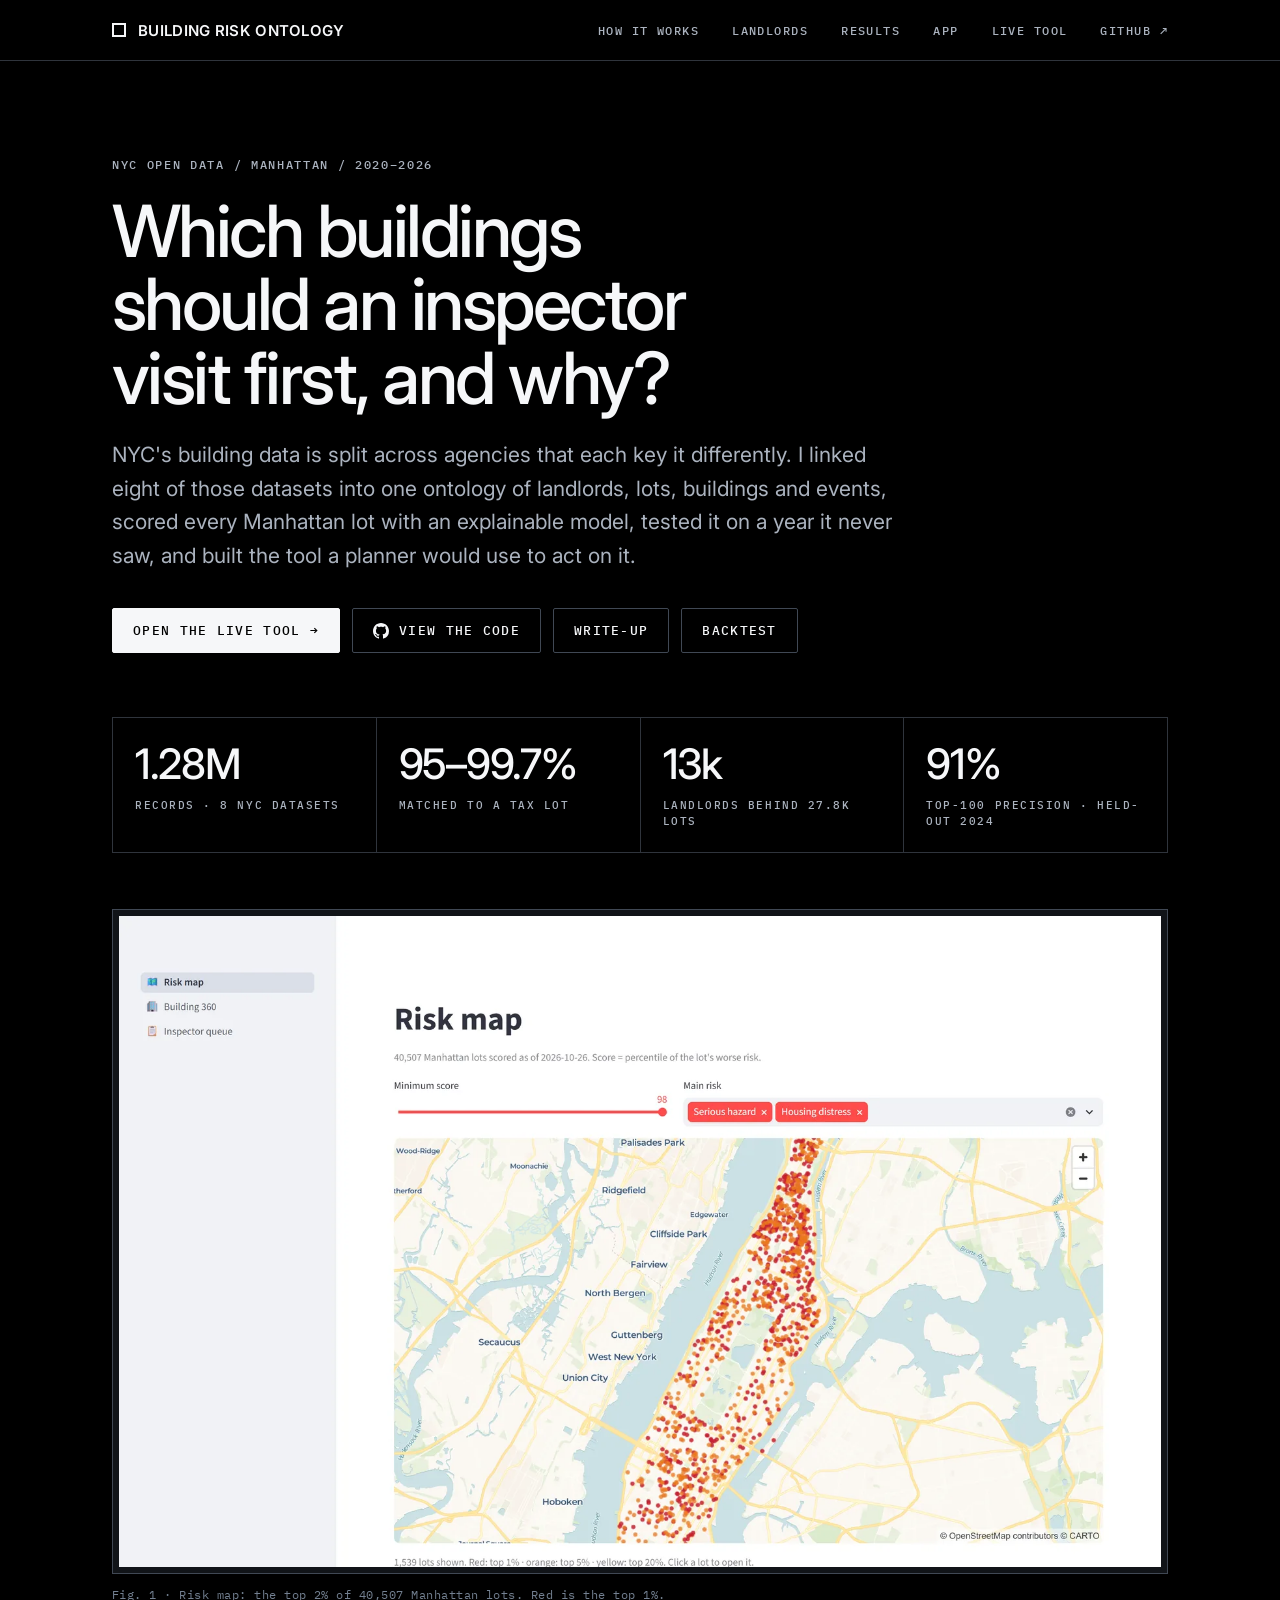
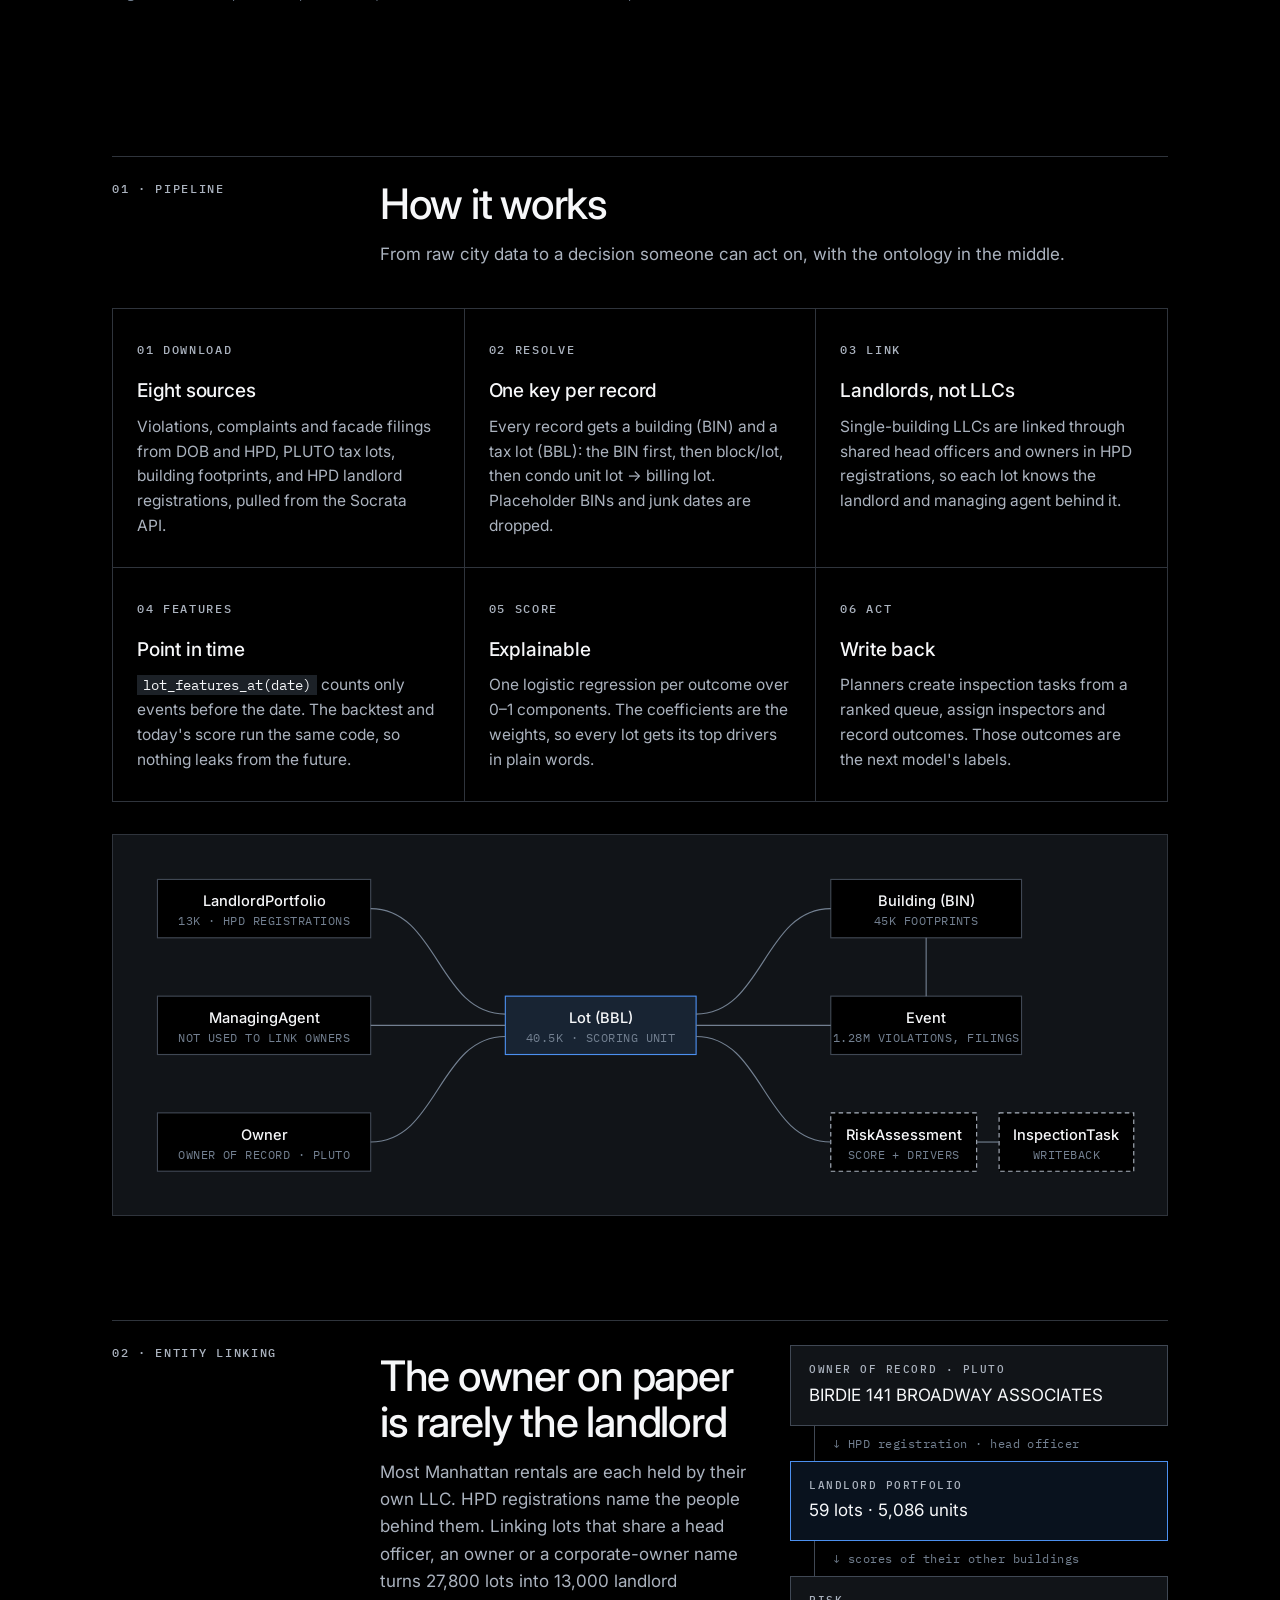
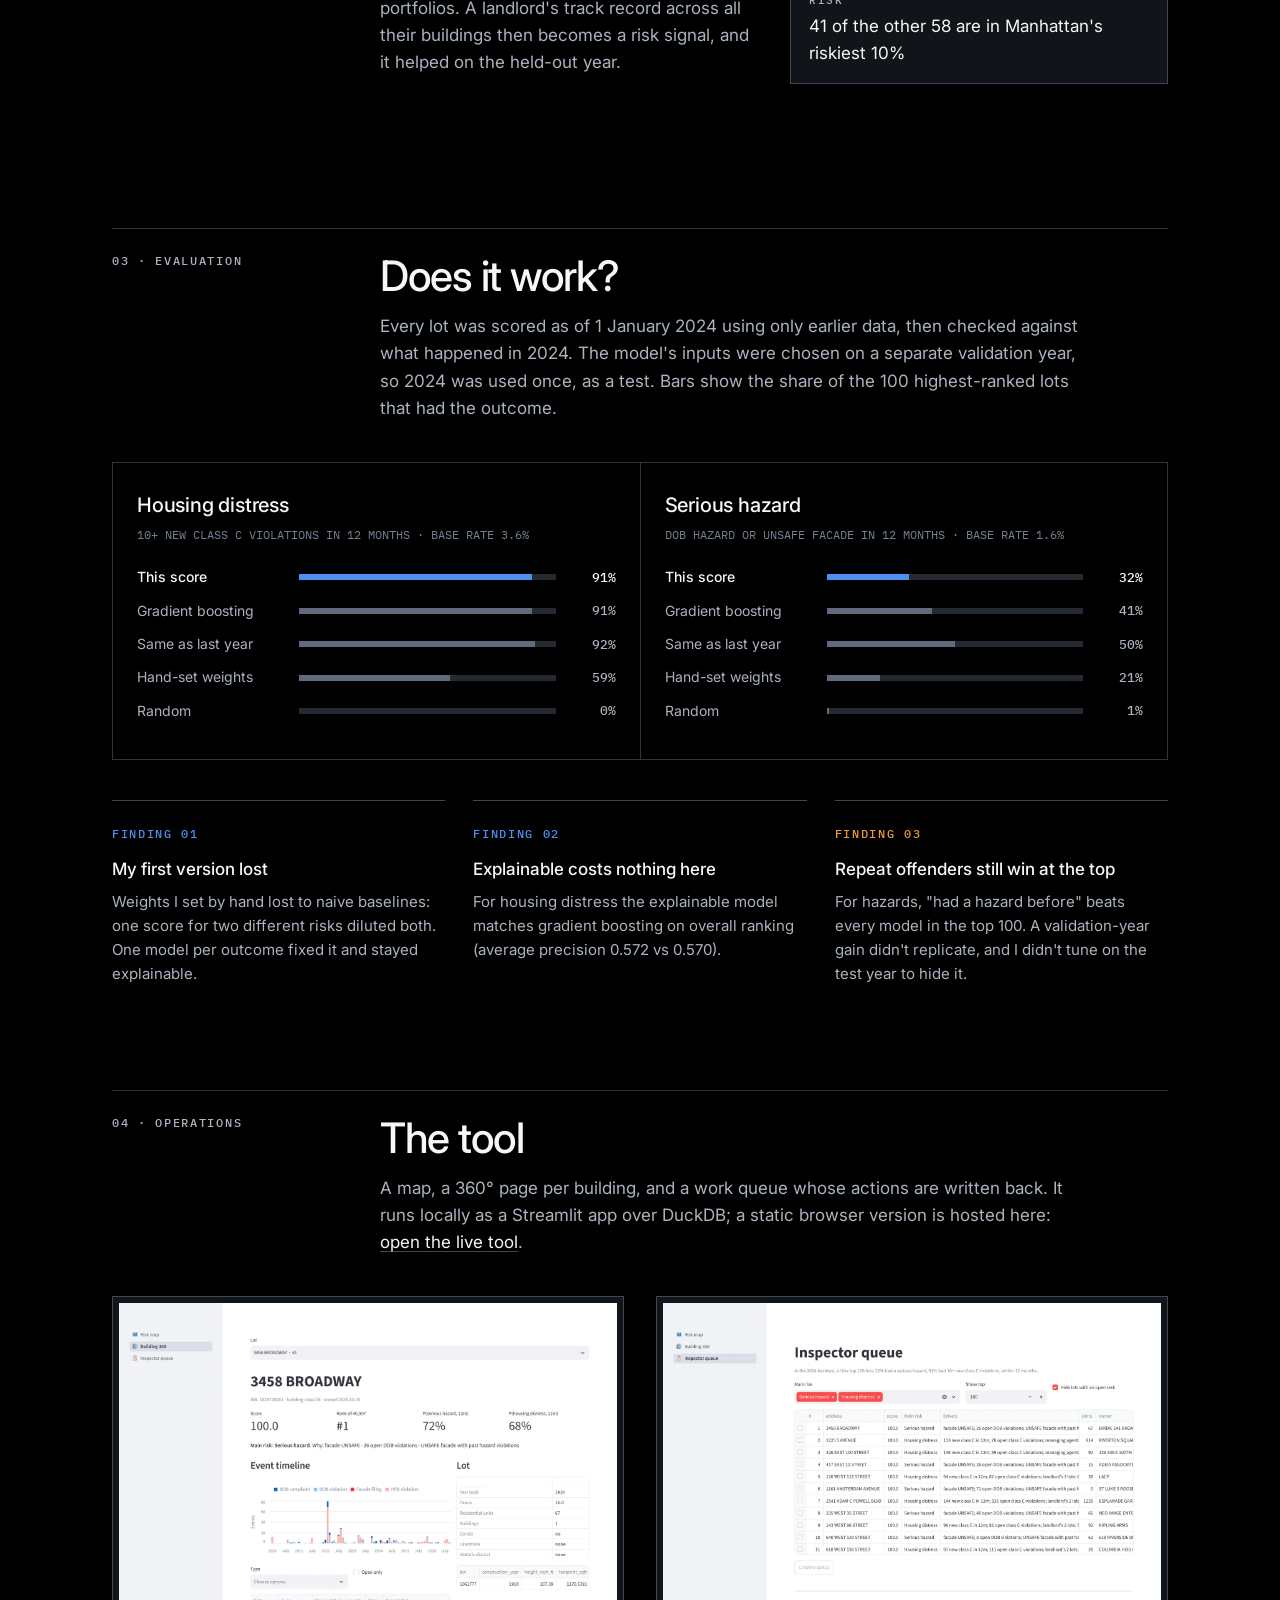
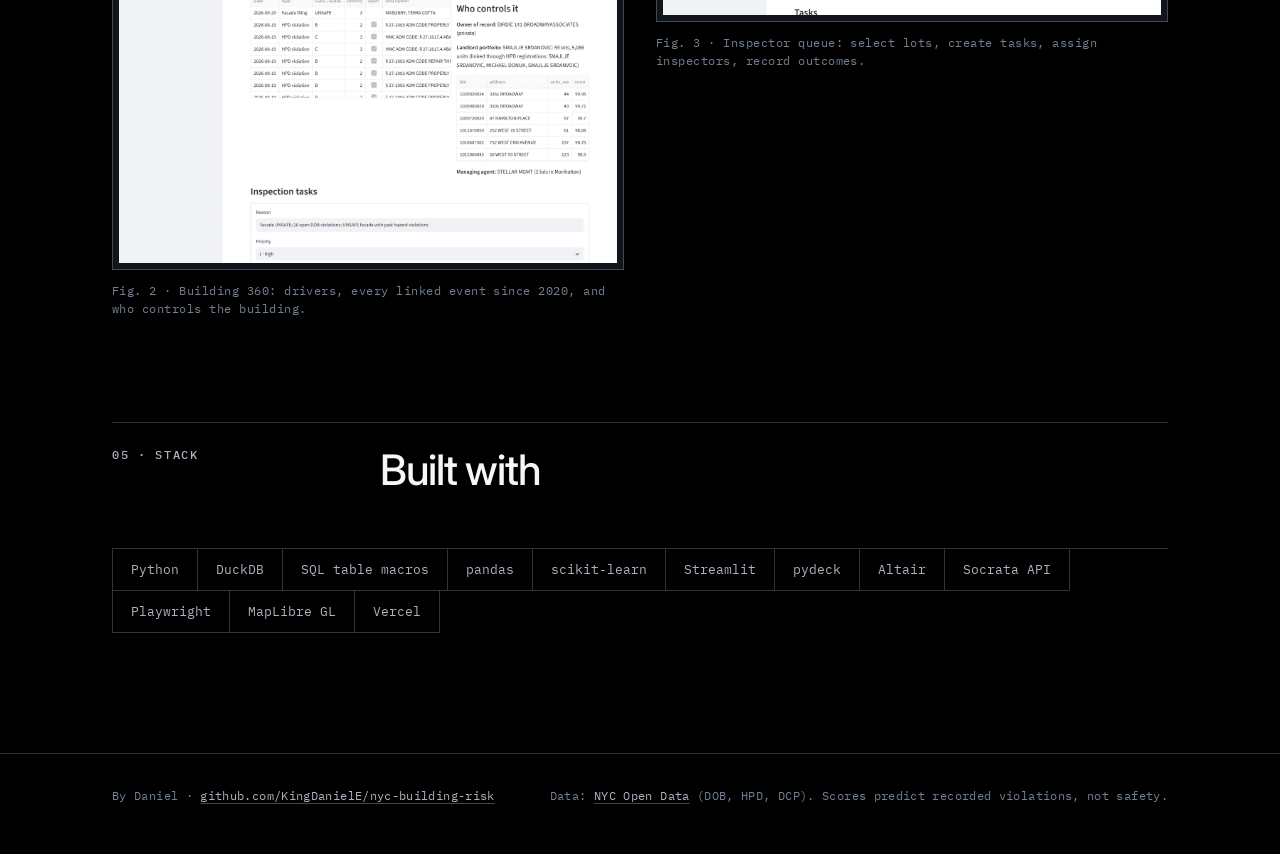
==== commit c2753dff: "Host the tool on Vercel: static browser version at /app/ Vercel can't run Streamlit, so site/app/ re" ====
--- a/site/index.html
+++ b/site/index.html
@@ -154,6 +154,7 @@
       <a href="#landlords">Landlords</a>
       <a href="#results">Results</a>
       <a href="#app">App</a>
+      <a class="gh" href="/app/">Live tool</a>
       <a class="gh" href="https://github.com/KingDanielE/nyc-building-risk">GitHub ↗</a>
     </nav>
   </div>
@@ -168,7 +169,8 @@
       Manhattan lot with an explainable model, tested it on a year it never saw, and built the tool a
       planner would use to act on it.</p>
     <div class="cta">
-      <a class="btn primary" href="https://github.com/KingDanielE/nyc-building-risk">
+      <a class="btn primary" href="/app/">Open the live tool →</a>
+      <a class="btn" href="https://github.com/KingDanielE/nyc-building-risk">
         <svg viewBox="0 0 16 16" fill="currentColor" aria-hidden="true"><path d="M8 0C3.58 0 0 3.58 0 8c0 3.54 2.29 6.53 5.47 7.59.4.07.55-.17.55-.38 0-.19-.01-.82-.01-1.49-2.01.37-2.53-.49-2.69-.94-.09-.23-.48-.94-.82-1.13-.28-.15-.68-.52-.01-.53.63-.01 1.08.58 1.23.82.72 1.21 1.87.87 2.33.66.07-.52.28-.87.51-1.07-1.78-.2-3.64-.89-3.64-3.95 0-.87.31-1.59.82-2.15-.08-.2-.36-1.02.08-2.12 0 0 .67-.21 2.2.82.64-.18 1.32-.27 2-.27.68 0 1.36.09 2 .27 1.53-1.04 2.2-.82 2.2-.82.44 1.1.16 1.92.08 2.12.51.56.82 1.27.82 2.15 0 3.07-1.87 3.75-3.65 3.95.29.25.54.73.54 1.48 0 1.07-.01 1.93-.01 2.2 0 .21.15.46.55.38A8.013 8.013 0 0016 8c0-4.42-3.58-8-8-8z"/></svg>
         View the code</a>
       <a class="btn" href="https://github.com/KingDanielE/nyc-building-risk/blob/main/docs/writeup.md">Write-up</a>
@@ -283,7 +285,7 @@
   <section id="app">
     <div class="sec-head">
       <div class="label">04 · Operations</div>
-      <div><h2>The tool</h2><p class="sub">A Streamlit app over the ontology: a map, a 360° page per building, and a work queue whose actions are written back.</p></div>
+      <div><h2>The tool</h2><p class="sub">A map, a 360° page per building, and a work queue whose actions are written back. It runs locally as a Streamlit app over DuckDB; a static browser version is hosted here: <a href="/app/">open the live tool</a>.</p></div>
     </div>
     <div class="gallery">
       <figure>
@@ -304,7 +306,7 @@
     </div>
     <div class="stack">
       <span>Python</span><span>DuckDB</span><span>SQL table macros</span><span>pandas</span><span>scikit-learn</span>
-      <span>Streamlit</span><span>pydeck</span><span>Altair</span><span>Socrata API</span><span>Playwright</span>
+      <span>Streamlit</span><span>pydeck</span><span>Altair</span><span>Socrata API</span><span>Playwright</span><span>MapLibre GL</span><span>Vercel</span>
     </div>
   </section>
 </main>
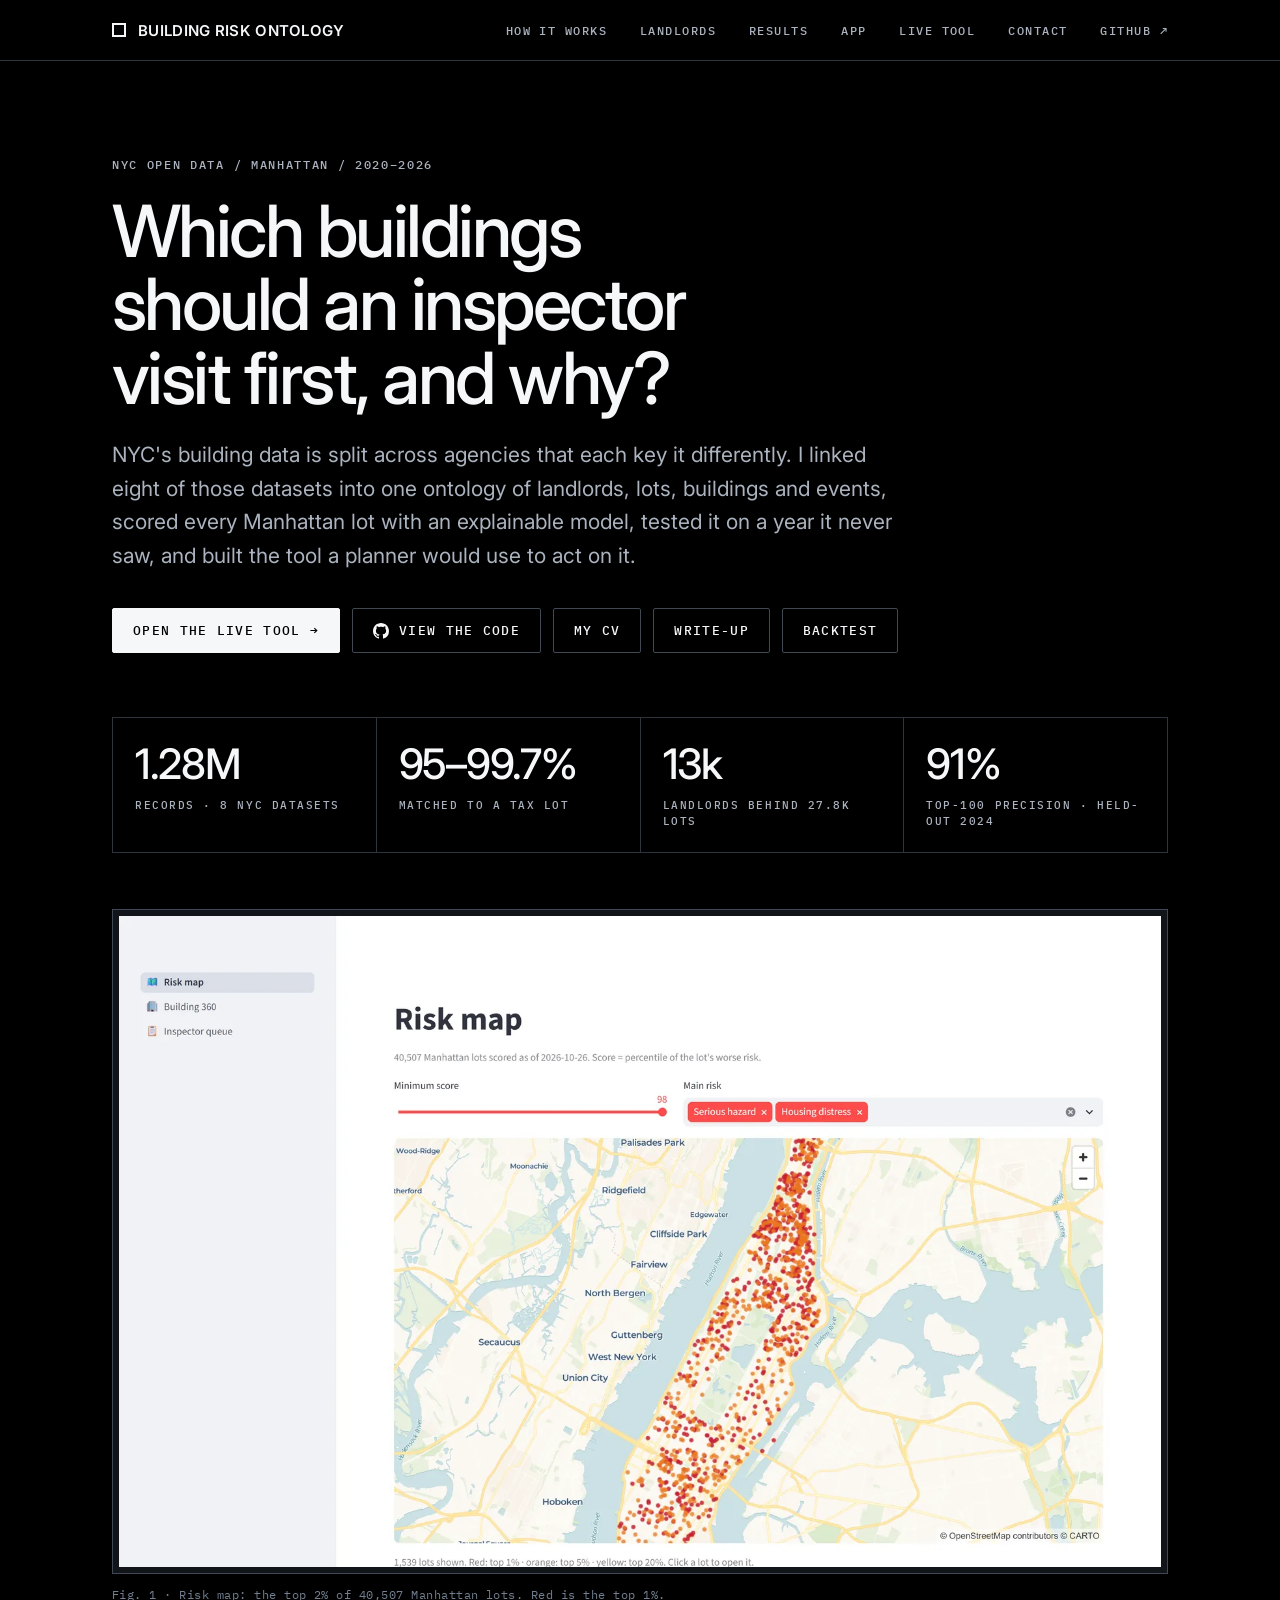
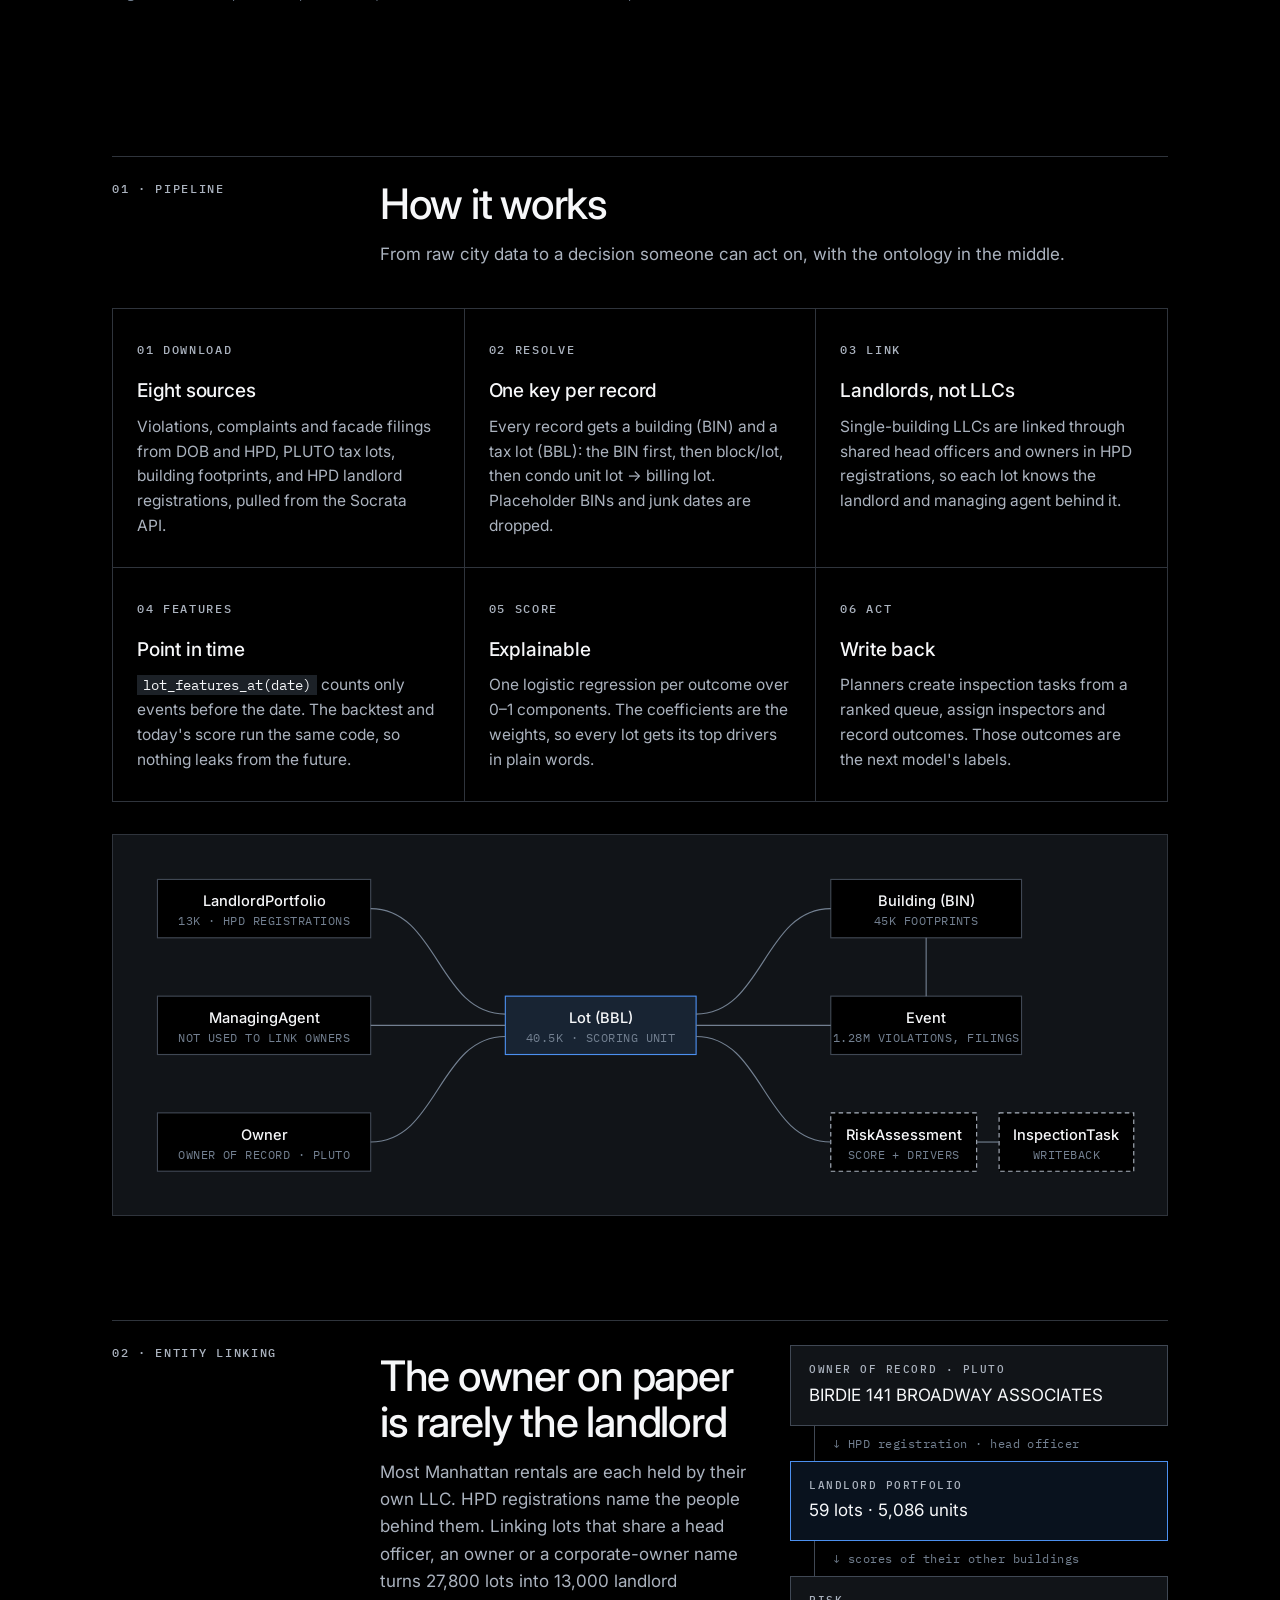
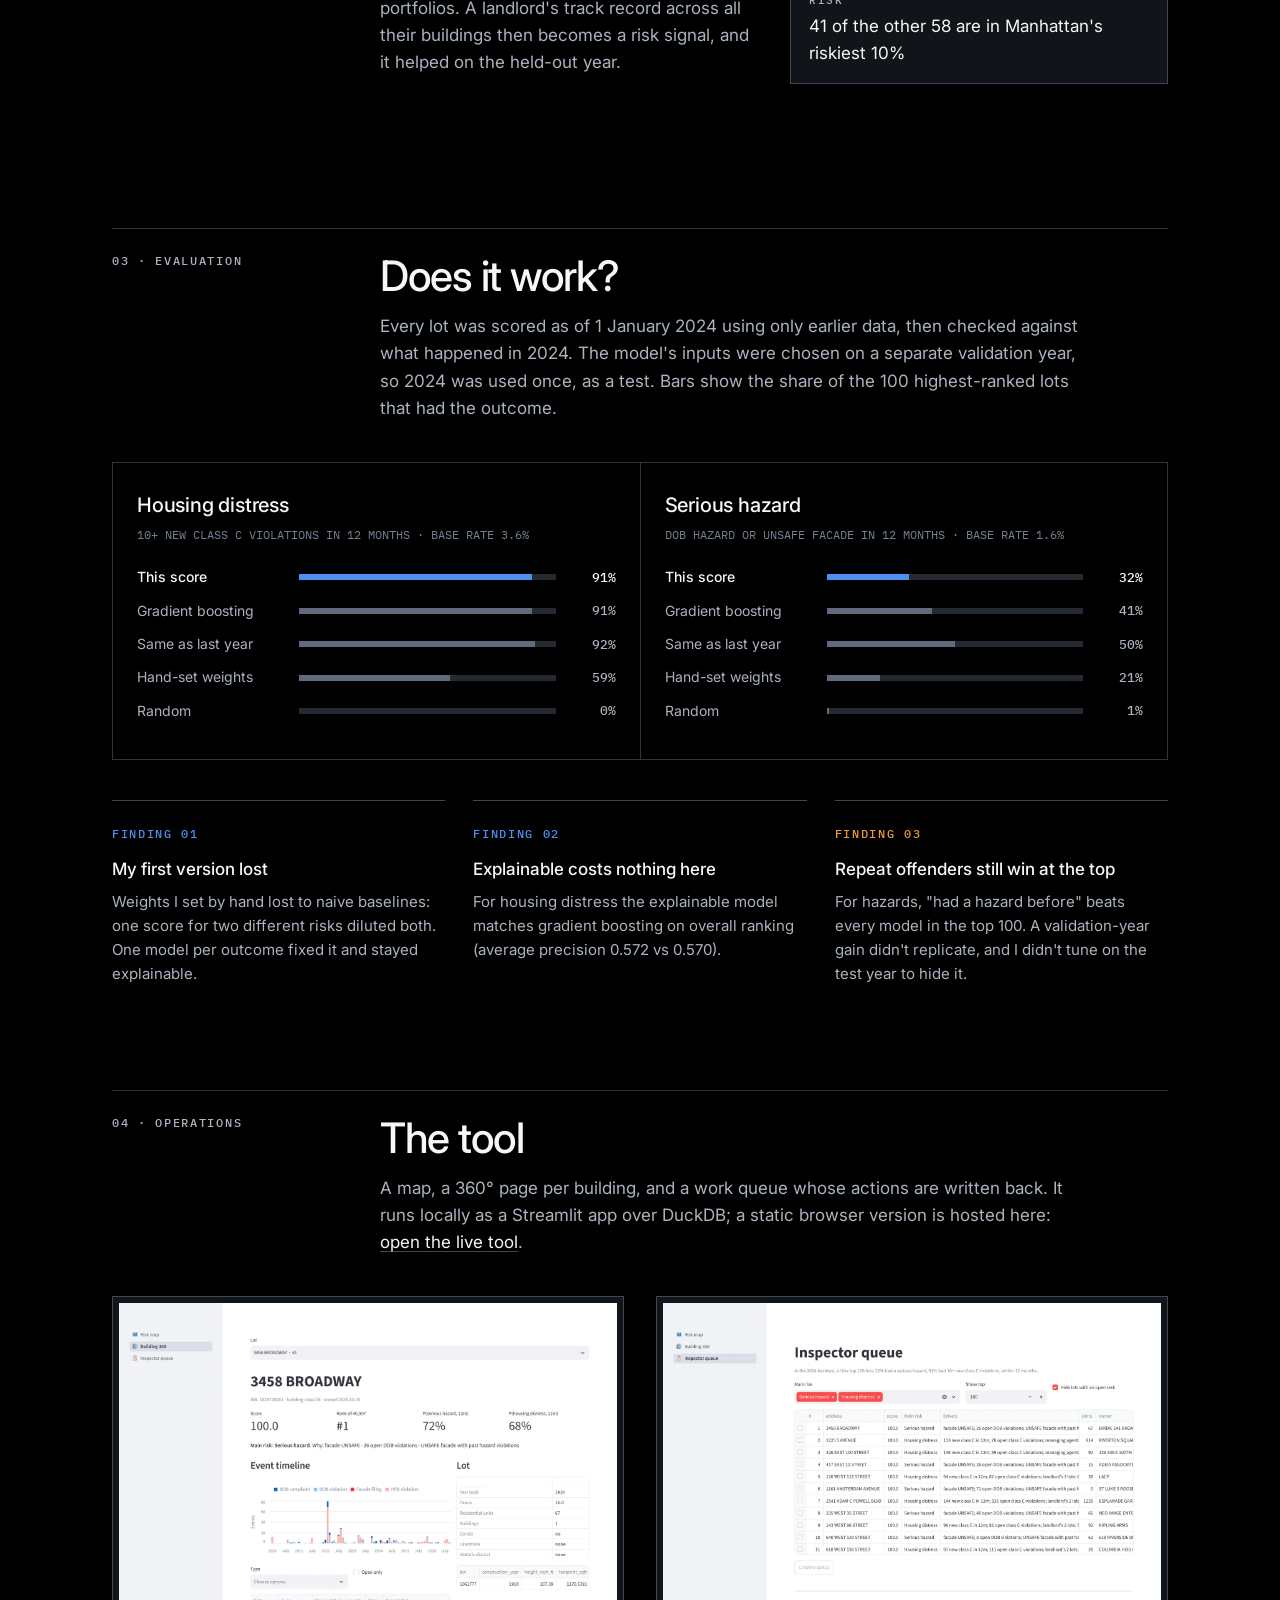
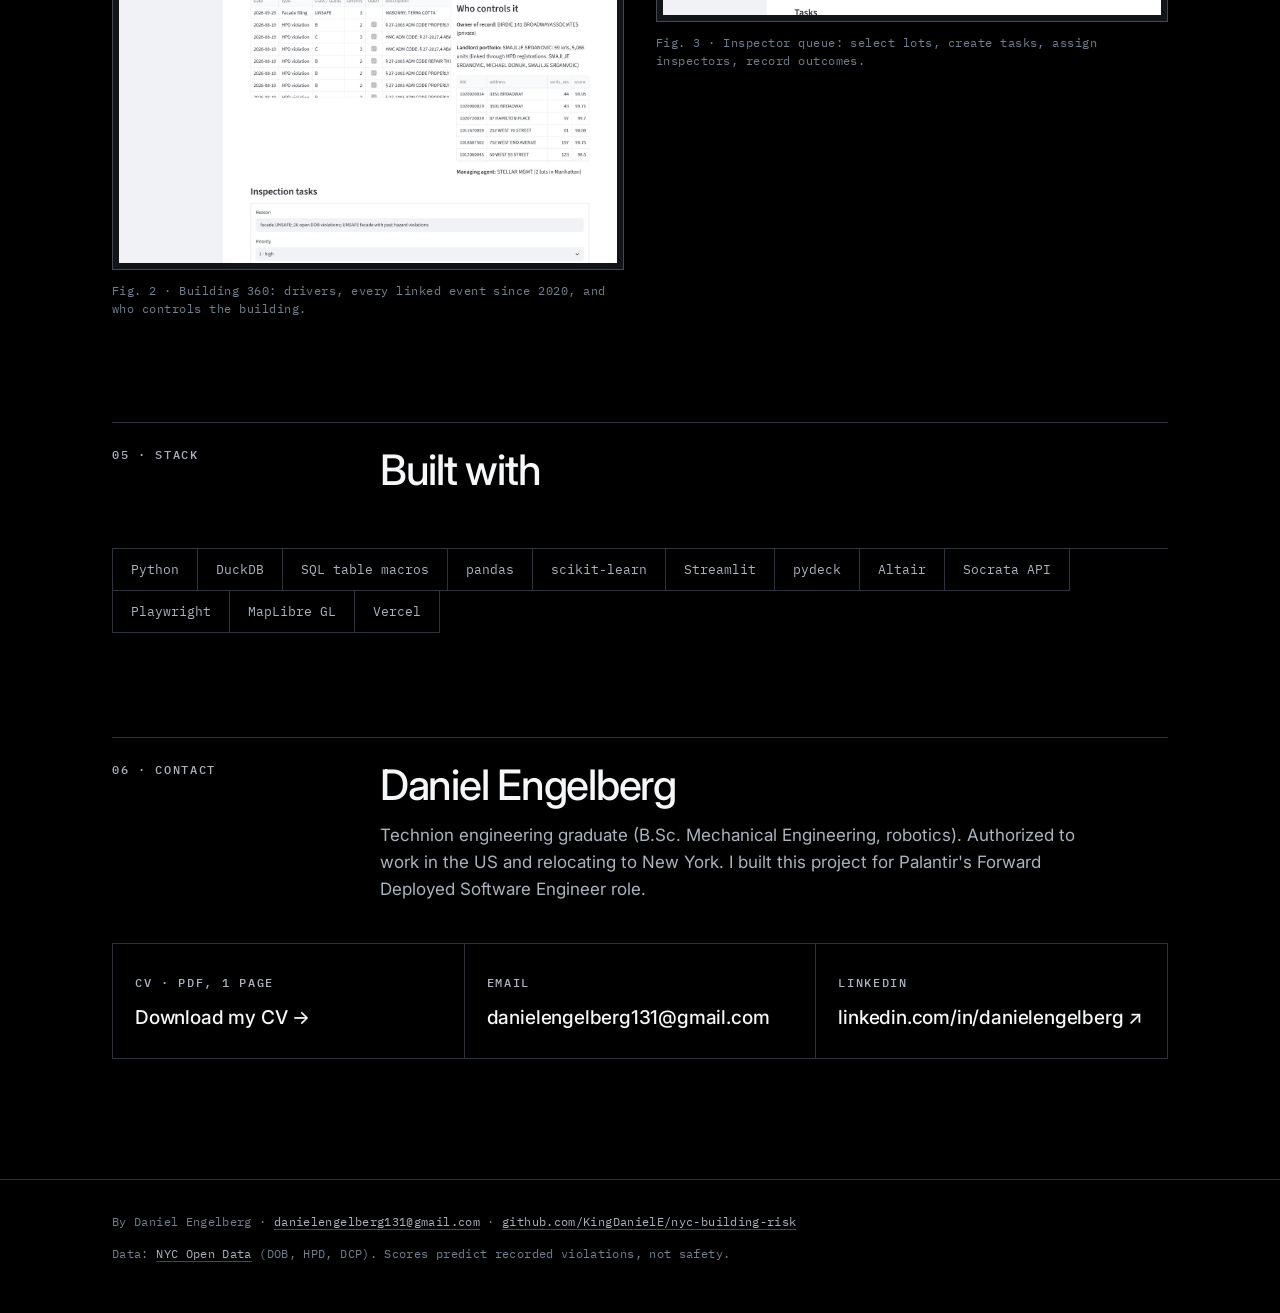
==== commit 77e448a3: "Contact section and CV on the project page Co-Authored-By: Claude Opus 5.5 <noreply@anthropic.com>" ====
--- a/site/index.html
+++ b/site/index.html
@@ -45,7 +45,7 @@
   nav a { color: var(--muted); text-decoration: none; margin-left: 28px; font: 500 12px var(--mono);
           letter-spacing: .12em; text-transform: uppercase; }
   nav a:hover { color: var(--ink); }
-  @media (max-width: 640px) { nav a:not(.gh) { display: none; } }
+  @media (max-width: 640px) { nav a:not(.gh) { display: none; } nav a { margin-left: 14px; letter-spacing: .06em; } .brand { font-size: 13px; gap: 8px; } }
 
   .hero { padding: 96px 0 48px; }
   h1 { font-weight: 500; font-size: clamp(38px, 6.4vw, 72px); line-height: 1.02; letter-spacing: -.035em;
@@ -139,6 +139,14 @@
   .stack span { border-right: 1px solid var(--line); border-bottom: 1px solid var(--line); padding: 12px 18px;
                 font: 400 13px var(--mono); color: var(--muted); }
 
+  .contact { display: grid; grid-template-columns: 1fr; border-top: 1px solid var(--line); border-left: 1px solid var(--line); }
+  @media (min-width: 820px) { .contact { grid-template-columns: repeat(3, 1fr); } }
+  .contact a { display: block; padding: 24px 22px; border-right: 1px solid var(--line); border-bottom: 1px solid var(--line);
+               text-decoration: none; }
+  .contact a:hover { background: var(--surface); }
+  .contact b { display: block; font-weight: 500; font-size: 19px; letter-spacing: -.01em; margin-top: 8px; overflow-wrap: anywhere; }
+  .contact a:hover b { color: var(--accent); }
+  .contact-note { color: var(--muted); margin: 0 0 28px; max-width: 64ch; }
   footer { margin-top: 120px; border-top: 1px solid var(--line); padding: 32px 0 48px; color: var(--faint);
            font: 400 12px/1.7 var(--mono); letter-spacing: .03em; }
   footer .wrap { display: flex; flex-wrap: wrap; gap: 12px 32px; justify-content: space-between; }
@@ -155,6 +163,7 @@
       <a href="#results">Results</a>
       <a href="#app">App</a>
       <a class="gh" href="/app/">Live tool</a>
+      <a class="gh" href="#contact">Contact</a>
       <a class="gh" href="https://github.com/KingDanielE/nyc-building-risk">GitHub ↗</a>
     </nav>
   </div>
@@ -173,6 +182,7 @@
       <a class="btn" href="https://github.com/KingDanielE/nyc-building-risk">
         <svg viewBox="0 0 16 16" fill="currentColor" aria-hidden="true"><path d="M8 0C3.58 0 0 3.58 0 8c0 3.54 2.29 6.53 5.47 7.59.4.07.55-.17.55-.38 0-.19-.01-.82-.01-1.49-2.01.37-2.53-.49-2.69-.94-.09-.23-.48-.94-.82-1.13-.28-.15-.68-.52-.01-.53.63-.01 1.08.58 1.23.82.72 1.21 1.87.87 2.33.66.07-.52.28-.87.51-1.07-1.78-.2-3.64-.89-3.64-3.95 0-.87.31-1.59.82-2.15-.08-.2-.36-1.02.08-2.12 0 0 .67-.21 2.2.82.64-.18 1.32-.27 2-.27.68 0 1.36.09 2 .27 1.53-1.04 2.2-.82 2.2-.82.44 1.1.16 1.92.08 2.12.51.56.82 1.27.82 2.15 0 3.07-1.87 3.75-3.65 3.95.29.25.54.73.54 1.48 0 1.07-.01 1.93-.01 2.2 0 .21.15.46.55.38A8.013 8.013 0 0016 8c0-4.42-3.58-8-8-8z"/></svg>
         View the code</a>
+      <a class="btn" href="cv/Daniel-Engelberg-CV.pdf" target="_blank" rel="noopener">My CV</a>
       <a class="btn" href="https://github.com/KingDanielE/nyc-building-risk/blob/main/docs/writeup.md">Write-up</a>
       <a class="btn" href="https://github.com/KingDanielE/nyc-building-risk/blob/main/reports/backtest.md">Backtest</a>
     </div>
@@ -309,11 +319,22 @@
       <span>Streamlit</span><span>pydeck</span><span>Altair</span><span>Socrata API</span><span>Playwright</span><span>MapLibre GL</span><span>Vercel</span>
     </div>
   </section>
+  <section id="contact">
+    <div class="sec-head">
+      <div class="label">06 · Contact</div>
+      <div><h2>Daniel Engelberg</h2><p class="sub">Technion engineering graduate (B.Sc. Mechanical Engineering, robotics). Authorized to work in the US and relocating to New York. I built this project for Palantir's Forward Deployed Software Engineer role.</p></div>
+    </div>
+    <div class="contact">
+      <a href="cv/Daniel-Engelberg-CV.pdf" target="_blank" rel="noopener"><span class="label">CV · PDF, 1 page</span><b>Download my CV →</b></a>
+      <a href="mailto:danielengelberg131@gmail.com?subject=Building%20Risk%20Ontology"><span class="label">Email</span><b>danielengelberg131@gmail.com</b></a>
+      <a href="https://www.linkedin.com/in/danielengelberg/" target="_blank" rel="noopener"><span class="label">LinkedIn</span><b>linkedin.com/in/danielengelberg ↗</b></a>
+    </div>
+  </section>
 </main>
 
 <footer>
   <div class="wrap">
-    <span>By Daniel · <a href="https://github.com/KingDanielE/nyc-building-risk">github.com/KingDanielE/nyc-building-risk</a></span>
+    <span>By Daniel Engelberg · <a href="mailto:danielengelberg131@gmail.com">danielengelberg131@gmail.com</a> · <a href="https://github.com/KingDanielE/nyc-building-risk">github.com/KingDanielE/nyc-building-risk</a></span>
     <span>Data: <a href="https://opendata.cityofnewyork.us/">NYC Open Data</a> (DOB, HPD, DCP). Scores predict recorded violations, not safety.</span>
   </div>
 </footer>
